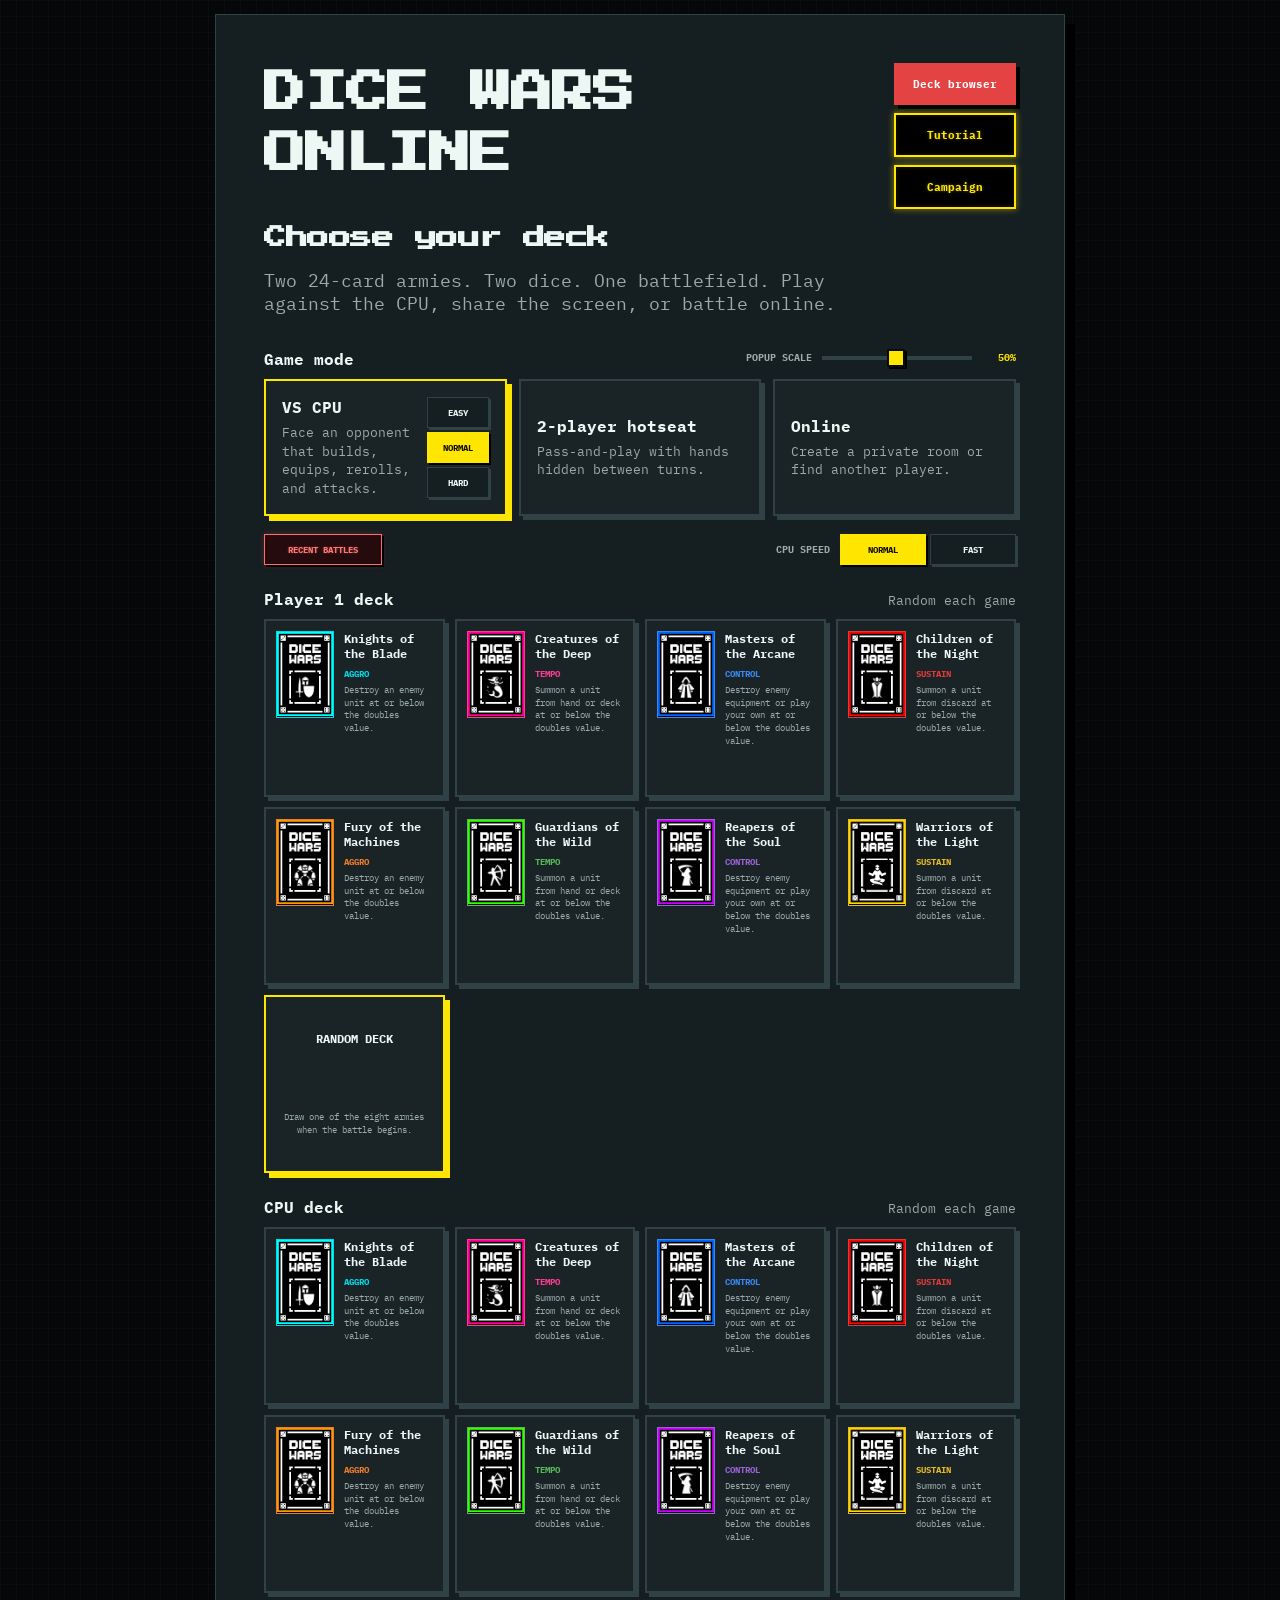
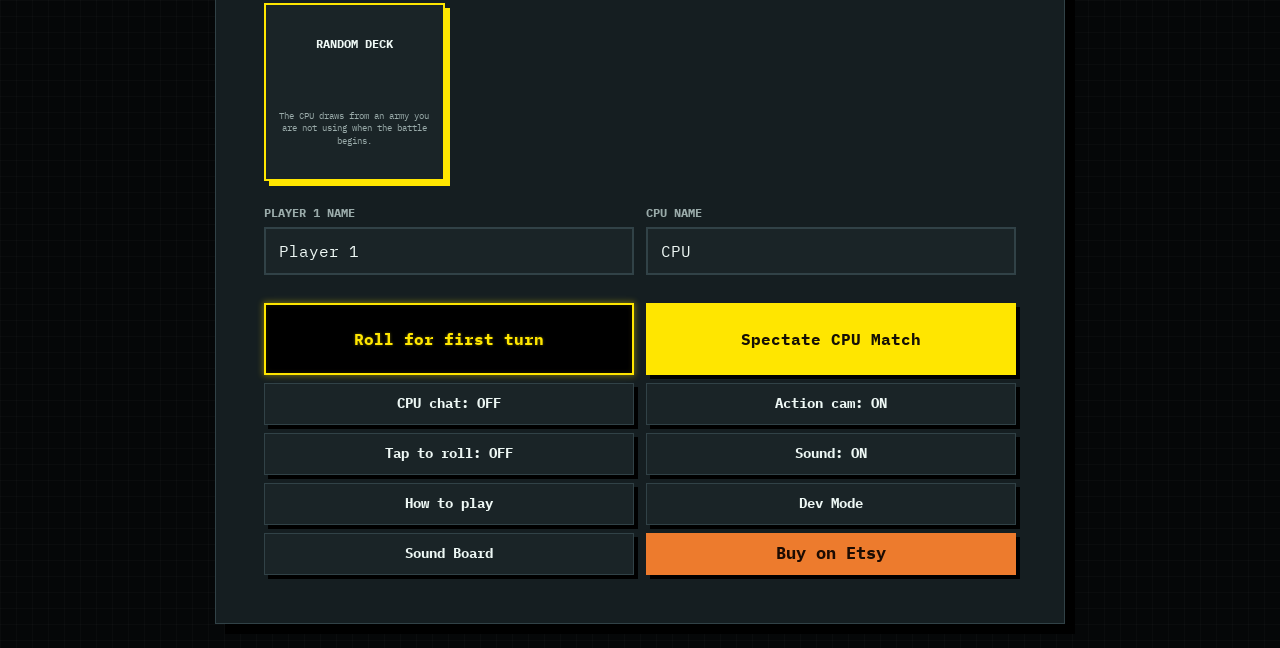
==== index.html @ 651cd389 "Add files via upload" ====
<!doctype html>
<html lang="en">
<head>
  <meta charset="utf-8" />
  <meta name="viewport" content="width=device-width, initial-scale=1, maximum-scale=1, user-scalable=no, viewport-fit=cover" />
  <script>
    (function () {
      function removeSmartAppBannerMeta() {
        document.querySelectorAll('meta[name="apple-itunes-app"]').forEach(function (meta) { meta.remove(); });
      }
      removeSmartAppBannerMeta();
      new MutationObserver(removeSmartAppBannerMeta).observe(document.head, { childList: true, subtree: true });
    }());
  </script>
  <meta name="color-scheme" content="dark" />
  <link rel="icon" type="image/jpeg" href="[data-uri]" />
  <link rel="preconnect" href="https://fonts.googleapis.com">
  <link rel="preconnect" href="https://fonts.gstatic.com" crossorigin>
  <link href="https://fonts.googleapis.com/css2?family=IBM+Plex+Mono:wght@400;500;600;700&family=Press+Start+2P&display=swap" rel="stylesheet">
  <title>Dice Wars Online</title>
  <style>
    :root {
      color-scheme: dark;
      --bg:#050708; --felt:#0b1113; --felt-2:#111a1d; --panel:#151e21; --ink:#edf7f4;
      --muted:#9aabaa; --line:#314247; --paper:#1a2427; --cyan:#00d8e8; --cyan-d:#007f8c;
      --pink:#ff3b91; --pink-d:#a91458; --gold:#ffe600; --tutorial-yellow:#ffe600; --danger:#e44343; --shadow:rgba(0,0,0,.65);
      --screen:#030708; --screen-ink:#e8f6f3; --popup-scale:.75;
    }
    *{box-sizing:border-box;-webkit-touch-callout:none;-webkit-user-select:none;user-select:none;scrollbar-width:none;-ms-overflow-style:none}
    *::-webkit-scrollbar{display:none;width:0;height:0}
    html{min-height:100%;overscroll-behavior-y:none;touch-action:pan-x pan-y}
    body{margin:0;min-height:100vh;overscroll-behavior-y:contain;background:
      linear-gradient(rgba(255,255,255,.018) 1px,transparent 1px),
      linear-gradient(90deg,rgba(255,255,255,.018) 1px,transparent 1px),var(--bg);
      background-size:16px 16px;color:var(--screen-ink);font-family:"IBM Plex Mono",monospace;overflow-x:hidden}
    button,input{font:inherit}
    button{cursor:pointer}
    button:disabled{cursor:not-allowed;opacity:.42}
    img[src^="assets/cards/"],.card,.unit-card,.card-back,.equipment-slot.filled,.pile,.hidden-hand-mini{-webkit-touch-callout:none;-webkit-user-select:none;user-select:none;-webkit-user-drag:none}
    .hidden{display:none!important}
    .log ol,.deck-browser-card,#rulesModal>.modal-card,#tutorialModal>.modal-card,#campaignDeckModal>.modal-card,#battleHistoryModal>.modal-card,#stallScenarioModal>.modal-card{overscroll-behavior:none;scrollbar-width:none;-ms-overflow-style:none;-webkit-overflow-scrolling:auto}
    #soundBoardModal>.modal-card{overflow-x:hidden;overflow-y:auto;overscroll-behavior:none;scrollbar-width:none;-ms-overflow-style:none;-webkit-overflow-scrolling:touch}
    .log ol::-webkit-scrollbar,.deck-browser-card::-webkit-scrollbar,#rulesModal>.modal-card::-webkit-scrollbar,#tutorialModal>.modal-card::-webkit-scrollbar,#campaignDeckModal>.modal-card::-webkit-scrollbar,#battleHistoryModal>.modal-card::-webkit-scrollbar,#stallScenarioModal>.modal-card::-webkit-scrollbar{display:none;width:0;height:0}
    #soundBoardModal>.modal-card::-webkit-scrollbar{display:none;width:0;height:0}
    .pixel{font-family:"Press Start 2P",monospace;line-height:1.45}
    .shell{width:min(1500px,100%);margin:auto;padding:max(14px,env(safe-area-inset-top)) clamp(10px,2vw,24px) max(24px,env(safe-area-inset-bottom))}
    /* Setup */
    .setup{min-height:calc(100vh - 40px);display:grid;place-items:center}
    .setup-card{width:min(850px,100%);background:var(--panel);color:var(--ink);border:1px solid var(--line);box-shadow:10px 10px 0 #000;padding:clamp(20px,5vw,48px)}
    .setup-head{display:flex;align-items:flex-start;justify-content:space-between;gap:16px;margin-bottom:14px}
    .setup h1{font-size:clamp(22px,5vw,42px);margin:0;letter-spacing:-.02em}
    .setup-head-actions{display:grid;gap:8px;flex:0 0 auto}
    .deck-browser-btn{white-space:nowrap;padding:10px 12px;font-size:11px}
    .secondary.deck-browser-btn.tutorial-btn{background:#000;color:var(--tutorial-yellow);border:2px solid var(--tutorial-yellow);box-shadow:0 0 6px 1px rgba(255,230,0,.38),inset 0 0 5px rgba(255,230,0,.1);text-shadow:0 0 3px rgba(255,230,0,.38);animation:tutorial-nudge 3.6s ease-in-out infinite,tutorial-glow-pulse 3s ease-in-out infinite;transform-origin:center}
    @keyframes tutorial-nudge{0%,10%,100%{transform:translateX(0)}2%{transform:translateX(-2px) rotate(-.7deg)}4%{transform:translateX(2px) rotate(.7deg)}6%{transform:translateX(-1px) rotate(-.35deg)}8%{transform:translateX(1px) rotate(.35deg)}}
    @keyframes tutorial-glow-pulse{0%,100%{box-shadow:0 0 5px 1px rgba(255,230,0,.3),inset 0 0 4px rgba(255,230,0,.08)}50%{box-shadow:0 0 9px 2px rgba(255,230,0,.5),inset 0 0 6px rgba(255,230,0,.13)}}
    .setup .setup-prompt{font-size:clamp(14px,3vw,22px);margin:0 0 14px;letter-spacing:-.02em}
    .setup .lead{color:var(--muted);font-size:clamp(14px,2vw,18px);margin:0 0 32px;max-width:58ch}
    .section-label{display:block;font-weight:700;margin:24px 0 10px}
    .mode-section-head{display:flex;align-items:end;justify-content:space-between;gap:18px;margin:24px 0 10px}
    .mode-section-head .section-label{margin:0}
    .popup-scale-control{display:grid;grid-template-columns:auto minmax(72px,150px) 38px;align-items:center;gap:8px;min-width:0}
    .popup-scale-control label{color:var(--muted);font-size:10px;font-weight:700;white-space:nowrap}
    .popup-scale-control input[type="range"]{appearance:none;-webkit-appearance:none;width:100%;height:18px;padding:0;background:transparent;border:0;outline:none}
    .popup-scale-control input[type="range"]::-webkit-slider-runnable-track{height:4px;background:var(--line)}
    .popup-scale-control input[type="range"]::-webkit-slider-thumb{-webkit-appearance:none;width:18px;height:18px;margin-top:-7px;background:var(--tutorial-yellow);border:2px solid #080a0b;border-radius:0;box-shadow:2px 2px 0 #000}
    .popup-scale-control input[type="range"]::-moz-range-track{height:4px;background:var(--line);border:0}
    .popup-scale-control input[type="range"]::-moz-range-thumb{width:16px;height:16px;background:var(--tutorial-yellow);border:2px solid #080a0b;border-radius:0;box-shadow:2px 2px 0 #000}
    .popup-scale-control input[type="range"]:focus-visible{outline:2px solid var(--cyan);outline-offset:3px}
    .popup-scale-value{color:var(--tutorial-yellow);font-size:10px;font-weight:700;text-align:right}
    .mode-grid{display:grid;grid-template-columns:repeat(3,1fr);gap:12px}
    .deck-grid{display:grid;grid-template-columns:repeat(4,minmax(0,1fr));gap:10px}
    .choice{appearance:none;text-align:left;background:var(--paper);color:var(--ink);border:2px solid var(--line);padding:16px;min-height:88px;box-shadow:4px 4px 0 var(--line);transition:transform .12s,box-shadow .12s,border-color .12s}
    @media (hover:hover) and (pointer:fine){.choice:hover{transform:translate(-2px,-2px);box-shadow:6px 6px 0 var(--line)}}
    .choice.selected{border-color:var(--tutorial-yellow);box-shadow:5px 5px 0 var(--tutorial-yellow)}
    .setup .mode-grid>.choice.touch-tap-hover:not(.selected),.setup .deck-grid>.choice.touch-tap-hover:not(.selected){transform:translate3d(-2px,-2px,0);box-shadow:6px 6px 0 var(--line)}
    html.touch-menu-input .setup .mode-grid>.choice.selected,html.touch-menu-input .setup .deck-grid>.choice.selected{transform:translate3d(-2px,-2px,0)}
    @media (hover:none),(pointer:coarse){.setup .mode-grid>.choice{transform:translateZ(0);will-change:transform;backface-visibility:hidden;-webkit-backface-visibility:hidden;-webkit-tap-highlight-color:transparent}.setup .deck-grid>.choice{transform:translateZ(0);backface-visibility:hidden;-webkit-backface-visibility:hidden;-webkit-tap-highlight-color:transparent}.setup .mode-grid>.choice.selected,.setup .deck-grid>.choice.selected{transform:translate3d(-2px,-2px,0)}.setup .deck-grid>.deck-option img{transform:translateZ(0);backface-visibility:hidden;-webkit-backface-visibility:hidden;pointer-events:none}}
    .choice strong{display:block;font-size:16px;margin-bottom:6px}
    .choice small{display:block;color:var(--muted);line-height:1.4}
    .deck-option{min-height:178px;padding:10px;display:grid;grid-template-columns:58px 1fr;gap:10px;align-items:start;--deck-color:var(--gold)}
    .deck-option img{width:58px;aspect-ratio:339/513;object-fit:contain;background:#050809;border:1px solid var(--deck-color)}
    .deck-option strong{font-size:12px;line-height:1.3}.deck-option small{font-size:9px}.deck-option .power-tag{color:var(--deck-color);font-weight:700;margin-bottom:4px}
    .deck-option.selected{border-color:var(--deck-color);box-shadow:5px 5px 0 var(--deck-color)}
    .deck-picker-head{display:flex;align-items:baseline;justify-content:space-between;gap:12px}.deck-picker-head small{color:var(--muted)}
    .random-option{grid-template-columns:1fr;place-items:center;text-align:center;min-height:178px;--deck-color:var(--tutorial-yellow)}
    .knights{--deck-color:#00d8e8}.deep{--deck-color:#ff3b91}.holy{--deck-color:#e6b91f}.ranger{--deck-color:#55b85a}.mage{--deck-color:#3888f4}.vampire{--deck-color:#dd3b3b}.robot{--deck-color:#ed7b2d}.reaper{--deck-color:#9a62d4}
    .names{display:grid;grid-template-columns:1fr 1fr;gap:12px;margin-top:24px}
    .cpu-mode-card{display:grid;grid-template-columns:minmax(0,1fr) auto;gap:10px;align-items:center;cursor:pointer}
    .cpu-mode-card .mode-copy{min-width:0}
    .difficulty-grid{display:grid;gap:4px;align-self:stretch}
    .difficulty-choice{appearance:none;min-width:62px;border:1px solid var(--line);background:var(--panel);color:var(--ink);padding:4px 7px;font-size:9px;font-weight:700;text-align:center;box-shadow:2px 2px 0 var(--line)}
    .difficulty-choice[aria-pressed="true"]{border-color:var(--tutorial-yellow);background:var(--tutorial-yellow);color:#151005;box-shadow:2px 2px 0 #000}
    .difficulty-choice[data-cpu-difficulty="easy"][aria-pressed="true"]{border-color:#43b85f;background:#43b85f;color:#041208}
    .difficulty-choice[data-cpu-difficulty="hard"][aria-pressed="true"]{border-color:var(--danger);background:var(--danger);color:#fff}
    .cpu-tools-row{display:flex;align-items:center;justify-content:space-between;gap:10px;margin-top:18px}
    .cpu-speed-control{display:flex;align-items:center;gap:10px;width:max-content;margin:0}
    .cpu-speed-label{color:var(--muted);font-size:10px;font-weight:700}
    .cpu-speed-options{display:grid;grid-template-columns:repeat(2,86px);gap:4px}
    .cpu-speed-choice,.battle-history-btn{appearance:none;min-height:31px;border:1px solid var(--line);background:var(--panel);color:var(--ink);padding:7px 9px;font-size:9px;font-weight:700;text-align:center;box-shadow:2px 2px 0 var(--line)}
    .cpu-speed-choice{width:86px}.battle-history-btn{width:118px}
    .battle-history-btn{background:#250b0d;color:#ff7777;border-color:#ff6d6d;box-shadow:2px 2px 0 #000,0 0 6px rgba(228,67,67,.3);text-shadow:0 0 3px rgba(255,109,109,.35)}
    .cpu-speed-choice[aria-pressed="true"]{border-color:var(--tutorial-yellow);background:var(--tutorial-yellow);color:#151005;box-shadow:2px 2px 0 #000}
    label span{display:block;font-size:12px;font-weight:700;margin-bottom:7px;color:var(--muted)}
    input{width:100%;padding:12px 13px;background:var(--paper);color:var(--ink);border:2px solid var(--line);border-radius:0;outline:none}
    input:focus{border-color:var(--gold)}
    .setup-actions{display:grid;grid-template-columns:repeat(2,minmax(0,1fr));gap:8px 12px;margin-top:28px}
    .setup-actions>.primary,.setup-actions>.secondary,.setup-actions>.etsy-btn{width:100%;min-width:0;display:flex;align-items:center;justify-content:center;text-align:center}
    .setup-actions>#startBtn,.setup-actions>#spectateBtn{height:72px;min-height:72px;max-height:72px}
    .setup-actions.hotseat-wide #startBtn{grid-column:1/-1}
    .setup-actions>.secondary,.setup-actions>.etsy-btn{height:42px;min-height:42px;max-height:42px;padding:8px 9px;line-height:1.2;white-space:nowrap}
    .setup-actions>.secondary{font-size:14px}
    .setup-actions>.etsy-btn{font-size:17px;font-weight:900}
    .online-panel{margin-top:24px;padding:18px;background:var(--screen);color:var(--screen-ink);border:1px solid var(--line);box-shadow:5px 5px 0 #000}
    .online-panel h2{font-size:15px;margin:0 0 8px;color:var(--tutorial-yellow)}
    .online-panel>p{margin:0 0 16px;color:#aebdbb;font-size:12px;line-height:1.55}
    .online-options{display:grid;grid-template-columns:1fr 1fr 1fr;gap:10px}
    .online-option{border:1px solid var(--line);background:var(--felt-2);padding:14px;min-width:0}
    .online-option strong{display:block;font-size:12px;margin-bottom:7px}.online-option p{font-size:10px;line-height:1.5;color:#aebdbb;min-height:45px;margin:0 0 12px}
    .join-row{display:flex;gap:7px}.join-row input{min-width:0;color:var(--ink);font-size:16px;letter-spacing:.18em;text-align:center}
    .online-status{margin-top:14px;min-height:22px;color:var(--tutorial-yellow);font-size:11px;line-height:1.5}
    .room-wait-copy{color:var(--tutorial-yellow)}
    .room-code{display:block;font-family:"Press Start 2P",monospace;font-size:clamp(28px,7vw,46px);letter-spacing:.12em;color:var(--tutorial-yellow);margin:15px 0;overflow-wrap:anywhere}
    .online-badge{display:inline-block;margin-left:7px;padding:2px 5px;border:1px solid var(--cyan);color:var(--cyan);font-size:8px;vertical-align:middle}
    .connection-card{width:min(520px,100%);text-align:center}.connection-card h2{color:var(--gold)}.connection-card p{line-height:1.55;color:var(--muted)}
    .connection-actions{display:flex;gap:10px;justify-content:center;flex-wrap:wrap;margin-top:18px}
    .primary,.secondary,.danger-btn,.etsy-btn{border:0;padding:13px 18px;font-weight:700;box-shadow:4px 4px 0 #000}
    .primary{background:var(--gold);color:#151005}
    #startBtn,#createRoomBtn,#findMatchBtn,#campaignBtn{background:#000;color:var(--tutorial-yellow);border:2px solid var(--tutorial-yellow);box-shadow:0 0 6px 1px rgba(255,230,0,.38),inset 0 0 5px rgba(255,230,0,.1);text-shadow:0 0 3px rgba(255,230,0,.38);animation:tutorial-glow-pulse 3s ease-in-out infinite}
    .secondary{background:var(--paper);color:var(--ink);border:1px solid var(--line)}
    .secondary.deck-browser-btn{background:var(--danger);color:#fff;border-color:var(--danger)}
    .secondary.deck-browser-btn.record-menu-btn{background:#250b0d;color:#ff7777;border:2px solid #ff6d6d;box-shadow:0 0 6px 1px rgba(228,67,67,.35),inset 0 0 5px rgba(228,67,67,.1);text-shadow:0 0 3px rgba(255,109,109,.35)}
    .etsy-btn{display:inline-block;background:#ed7b2d;color:#1c0b02;text-decoration:none}
    .danger-btn{background:var(--danger);color:white}

    /* Game */
    .game{min-height:100vh}
    .topbar{display:grid;grid-template-columns:minmax(0,1fr) auto;align-items:center;gap:12px;margin-bottom:12px}
    .top-status{min-width:0}
    .turn-title{font-size:clamp(12px,2vw,17px);margin:0;white-space:nowrap;overflow:hidden;text-overflow:ellipsis}
    .turn-sub{font-size:12px;color:var(--muted);margin-top:4px}
    .top-actions{justify-self:end;display:flex;gap:8px}
    .icon-btn{background:var(--panel);color:var(--ink);border:1px solid var(--line);padding:9px 11px;font-weight:700}
    .tutorial-guide{position:fixed;inset:0;z-index:25;background:rgba(0,0,0,.84);display:grid;place-items:center;padding:16px}
    .tutorial-guide-card{width:min(560px,100%);background:var(--panel);color:var(--ink);border:2px solid var(--tutorial-yellow);box-shadow:10px 10px 0 #000;padding:clamp(20px,4vw,32px)}
    .tutorial-guide h3{margin:0 0 10px;color:var(--tutorial-yellow);font-size:clamp(11px,3vw,15px)}.tutorial-guide p{margin:0;font-size:13px;line-height:1.65;color:var(--muted)}
    .tutorial-guide .primary{min-width:116px;margin-top:20px;background:var(--tutorial-yellow);color:#151005}
    .tutorial-guide-recall{z-index:26}
    .tutorial-click-target{outline:5px solid #fff!important;outline-offset:3px;z-index:18;animation:tutorial-target-flash .72s steps(1,end) infinite}
    @keyframes tutorial-target-flash{0%,49%{outline-color:#fff;box-shadow:0 0 0 3px #000,0 0 0 9px #fff,0 0 24px 10px rgba(255,255,255,.82)}50%,100%{outline-color:#000;box-shadow:0 0 0 3px #fff,0 0 0 9px #000,0 0 24px 10px rgba(0,0,0,.88)}}
    .tutorial-deck-grid{display:grid;grid-template-columns:repeat(4,minmax(0,1fr));gap:10px;margin-top:20px}
    .tutorial-deck{appearance:none;text-align:left;background:var(--paper);color:var(--ink);border:2px solid var(--deck-color);padding:9px;box-shadow:4px 4px 0 var(--deck-color)}
    .tutorial-deck img{display:block;width:58px;aspect-ratio:339/513;object-fit:contain;background:#050809;border:1px solid var(--deck-color);margin-bottom:8px}
    .tutorial-deck strong{display:block;font-size:10px;line-height:1.4}.tutorial-deck small{display:block;margin-top:5px;color:var(--muted);font-size:8px;line-height:1.4}
    #campaignDeckGrid .tutorial-deck{position:relative}.campaign-deck-picked{position:absolute;top:3px;right:3px;background:var(--deck-color);color:#050809;padding:3px 4px;font-size:6px;line-height:1;pointer-events:none}
    .tutorial-complete-card{text-align:center;width:min(560px,100%)}.modal-card.tutorial-complete-card{border:2px solid var(--tutorial-yellow)}.tutorial-complete-card h2{color:var(--gold)}.tutorial-complete-card p{color:var(--muted);line-height:1.6}.tutorial-complete-card .connection-actions{display:grid;grid-template-columns:repeat(2,minmax(0,1fr));gap:10px;margin-top:20px}.tutorial-complete-card .connection-actions button{width:100%;height:56px;min-width:0;padding:10px}
    .dice-wrap{display:flex;gap:8px;justify-content:center}
    .die{--die-color:#f6f5ec;--die-ink:#101212;width:52px;height:52px;padding:7px;background:var(--die-color);color:var(--die-ink);border:2px solid #080a0b;display:grid;place-items:center;font-size:30px;font-weight:700;line-height:1;box-shadow:4px 4px 0 #000,inset 0 0 0 2px rgba(255,255,255,.22);position:relative}
    .pip-grid{width:100%;height:100%;display:grid;grid-template-columns:repeat(3,1fr);grid-template-rows:repeat(3,1fr);align-items:center;justify-items:center}
    .pip{width:8px;height:8px;border-radius:50%;background:currentColor;box-shadow:inset 0 1px 0 rgba(255,255,255,.16)}
    .pip.p0{grid-area:1/1}.pip.p1{grid-area:1/2}.pip.p2{grid-area:1/3}.pip.p3{grid-area:2/1}.pip.p4{grid-area:2/2}.pip.p5{grid-area:2/3}.pip.p6{grid-area:3/1}.pip.p7{grid-area:3/2}.pip.p8{grid-area:3/3}
    .dice-wrap.knights .die,.initiative-player.knights .die{--die-color:#00d8e8;--die-ink:#031316}.dice-wrap.deep .die,.initiative-player.deep .die{--die-color:#ff3b91;--die-ink:#210512}.dice-wrap.holy .die,.initiative-player.holy .die{--die-color:#e6b91f;--die-ink:#171105}.dice-wrap.ranger .die,.initiative-player.ranger .die{--die-color:#55b85a;--die-ink:#061408}.dice-wrap.mage .die,.initiative-player.mage .die{--die-color:#3888f4;--die-ink:#fff}.dice-wrap.vampire .die,.initiative-player.vampire .die{--die-color:#dd3b3b;--die-ink:#fff}.dice-wrap.robot .die,.initiative-player.robot .die{--die-color:#ed7b2d;--die-ink:#1c0b02}.dice-wrap.reaper .die,.initiative-player.reaper .die{--die-color:#9a62d4;--die-ink:#fff}
    .die.spent{filter:grayscale(1);opacity:.38;text-decoration:line-through}
    .die.rolling{animation:roll .62s cubic-bezier(.3,.05,.25,1)}
    @keyframes roll{0%{transform:translate(0,0) rotate(0) scale(1)}16%{transform:translate(-4px,-9px) rotate(-20deg) scale(.88)}34%{transform:translate(5px,-2px) rotate(28deg) scale(1.07)}54%{transform:translate(-3px,-7px) rotate(-32deg) scale(.92)}74%{transform:translate(4px,1px) rotate(17deg) scale(1.05)}88%{transform:translate(-1px,-3px) rotate(-8deg) scale(.97)}100%{transform:translate(0,0) rotate(0) scale(1)}}
    .table{border:1px solid var(--line);background:radial-gradient(circle at 50% 45%,var(--felt-2),var(--felt));box-shadow:inset 0 0 60px rgba(0,0,0,.42),7px 7px 0 #000;min-height:620px;display:grid;grid-template-rows:auto 1fr auto;position:relative;overflow:hidden}
    .side{padding:14px;min-width:0}
    .side.opponent{border-bottom:1px dashed var(--line)}
    .side.current{border-top:1px dashed var(--line)}
    .player-strip{display:grid;grid-template-columns:minmax(0,1fr) auto minmax(0,1fr);align-items:center;gap:12px;margin-bottom:10px}
    .player-id{display:flex;align-items:center;gap:9px;min-width:0}
    .player-id>div{min-width:0;overflow:hidden}
    .player-dice{justify-self:center}
    .player-dice .die{width:38px;height:38px;padding:5px;box-shadow:3px 3px 0 #000,inset 0 0 0 2px rgba(255,255,255,.22)}
    .player-dice .pip{width:6px;height:6px}
    .player-hand-summary{justify-self:end;min-width:0;text-align:right}
    .sigil{width:12px;height:34px;box-shadow:0 0 12px currentColor;flex:0 0 auto}
    .sigil{background:var(--deck-color);color:var(--deck-color)}
    .player-name{display:block;font-weight:700;white-space:nowrap;overflow:hidden;text-overflow:ellipsis}
    .deck-name{display:block;color:var(--muted);font-size:11px;margin-top:2px;white-space:nowrap;overflow:hidden;text-overflow:ellipsis}
    .hidden-hand-mini{width:40px;height:62px;position:relative;display:block;border:1px solid currentColor;background:#050809;padding:2px;overflow:hidden;flex:0 0 auto}
    .hidden-hand-mini{color:var(--deck-color)}
    .hidden-hand-mini img{width:100%;height:100%;display:block;object-fit:contain}
    .hidden-hand-mini b{position:absolute;right:1px;top:1px;min-width:18px;height:18px;display:grid;place-items:center;background:rgba(3,7,8,.9);color:#fff;font-size:9px}
    .zones{display:flex;align-items:flex-start;gap:14px;min-width:0}
    .battlefield{display:grid;grid-template-columns:repeat(3,minmax(94px,1fr));gap:10px;flex:1;min-width:0}
    .unit-position{display:grid;grid-template-rows:100px minmax(150px,220px) 100px;gap:5px;min-width:0}
    .equipment-slot,.unit-slot-empty{width:100%;min-height:0;border:1px dashed var(--line);background:rgba(0,0,0,.12);color:var(--muted);display:grid;place-items:center;text-align:center;font-size:9px;font-weight:700;letter-spacing:.06em;position:relative;padding:3px;overflow:hidden}
    .equipment-slot{border-color:var(--tutorial-yellow)}
    .equipment-slot.filled{border-style:solid;background:#050809}
    .equipment-slot.filled{border-color:var(--deck-color)}
    .equipment-slot img{position:absolute;inset:3px;width:calc(100% - 6px);height:calc(100% - 6px);display:block;object-fit:contain}
    button.equipment-slot{font:inherit;cursor:pointer}
    button.equipment-slot:disabled{cursor:default;opacity:1}
    button.equipment-slot.selectable{border-color:var(--tutorial-yellow);color:var(--tutorial-yellow);background:rgba(255,230,0,.08)}
    .unit-slot-empty{font-size:11px}
    .piles{display:grid;grid-template-columns:repeat(3,64px);gap:8px;flex:0 0 auto}
    .pile{height:108px;border:2px solid var(--line);background:#070b0c;display:flex;flex-direction:column;align-items:center;justify-content:center;text-align:center;font-size:9px;line-height:1.25;position:relative;color:white;overflow:hidden}
    .pile{border-color:var(--deck-color)}
    .pile-art{width:calc(100% - 8px);height:calc(100% - 25px);margin:2px 4px 21px;display:block;object-fit:contain}
    .pile-count{position:absolute;right:3px;bottom:3px;min-width:22px;height:19px;padding:0 4px;display:grid;place-items:center;background:rgba(3,7,8,.94);border:1px solid currentColor;color:white;font-size:11px;font-weight:700;box-shadow:2px 2px 0 #000}
    .pile-label{position:absolute;left:2px;right:27px;bottom:2px;padding:3px 1px;background:rgba(3,7,8,.94);color:white;font-size:6px;font-weight:700;letter-spacing:.02em}
    .discard{border-style:dashed;background:rgba(0,0,0,.18)}
    .discard.empty{background:rgba(0,0,0,.18)}
    button.pile{font:inherit;cursor:pointer;padding:0}
    button.pile:hover,button.pile:focus-visible{border-color:var(--gold);outline:2px solid var(--gold);outline-offset:1px}
    button.pile.discard:hover,button.pile.discard:focus-visible{border-color:var(--tutorial-yellow);outline-color:var(--tutorial-yellow)}
    .game.discard-viewing button{pointer-events:none}
    .game.discard-viewing .discard-panel button{pointer-events:auto}
    .discard-panel .power-option{cursor:default}

    .center-console{padding:10px 14px;display:grid;grid-template-columns:minmax(0,1fr) auto;gap:12px;align-items:center;border-block:1px solid rgba(255,255,255,.07);background:rgba(0,0,0,.22)}
    .message{min-height:38px;display:flex;align-items:center;font-size:13px;line-height:1.35;color:#eef7f5}
    .turn-controls{display:flex;gap:8px;flex-wrap:wrap;justify-content:flex-end}
    .control{border:1px solid var(--line);background:var(--panel);color:var(--ink);padding:9px 12px;font-weight:700;font-size:12px}
    .control.accent{background:var(--gold);color:#151005;border-color:var(--gold)}
    .control[data-attack-phase]{background:var(--tutorial-yellow);color:#151005;border-color:var(--tutorial-yellow)}
    .control[data-attack-phase] + .control[data-end-turn]{background:var(--panel);color:var(--ink);border-color:var(--line)}
    .control.pink{background:var(--pink);color:white;border-color:var(--pink)}
    .control.cyan{background:var(--cyan);color:#031316;border-color:var(--cyan)}

    .hand-zone{margin-top:12px;background:var(--screen);border:1px solid var(--line);padding:12px}
    .hand-head{display:flex;justify-content:space-between;align-items:center;gap:12px;margin-bottom:9px}
    .hand-title{font-size:12px;margin:0}.hand-head-actions{display:flex;align-items:center;justify-content:flex-end;gap:8px;min-width:0;position:relative}.hand-count{font-size:11px;color:#9aabaa;white-space:nowrap}.hand-recovery{padding:7px 9px;font-size:9px}
    .hand-emote{width:36px;height:32px;padding:0;display:grid;place-items:center;font-size:18px;line-height:1}
    .hand-chat{width:36px;height:32px;padding:0;display:grid;place-items:center;font-size:18px;line-height:1}
    .emote-picker{position:absolute;z-index:16;right:0;top:calc(100% + 7px);width:min(338px,calc(100vw - 44px));display:grid;grid-template-columns:repeat(7,minmax(32px,1fr));gap:5px;padding:7px;background:var(--panel);border:1px solid var(--line);box-shadow:5px 5px 0 #000}
    .emote-choice{width:100%;height:38px;padding:0;border:1px solid var(--line);background:var(--paper);color:var(--ink);font-size:21px;line-height:1}
    .emote-choice:hover,.emote-choice:focus-visible{border-color:var(--gold);outline:2px solid var(--gold);outline-offset:0}
    .chat-composer{position:absolute;z-index:100;right:0;top:calc(100% + 7px);width:min(310px,calc(100vw - 38px));padding:9px;background:var(--panel);border:1px solid var(--line);box-shadow:5px 5px 0 #000}
    @media (max-width:620px){.chat-composer.chat-top-half-centered{position:fixed;z-index:1000;top:0;right:0;left:0;width:100%;transform:none;padding-top:max(9px,env(safe-area-inset-top));box-shadow:0 5px 0 #000}}
    .chat-composer-row{display:grid;grid-template-columns:minmax(0,1fr) auto;gap:7px}
    .chat-composer input{min-width:0;padding:9px 10px;font-size:12px;-webkit-user-select:text;user-select:text;-webkit-touch-callout:default}
    .chat-send{padding:9px 11px;font-size:10px;background:var(--deck-color,var(--cyan));color:var(--chat-send-ink,#031316);border-color:var(--deck-color,var(--cyan))}
    .emote-toast,.chat-toast{position:fixed;z-index:30;left:50%;transform:translateX(-50%);min-width:120px;max-width:calc(100vw - 24px);padding:13px 18px;background:var(--panel);color:var(--ink);border:2px solid var(--gold);box-shadow:6px 6px 0 #000;text-align:center;font-weight:700}
    .emote-toast{z-index:45;border-color:var(--deck-color,var(--gold))}
    .emote-toast.opponent-emote,.chat-toast.opponent-chat{top:max(72px,calc(env(safe-area-inset-top) + 54px))}
    .emote-toast.self-emote,.chat-toast.self-chat{bottom:max(72px,calc(env(safe-area-inset-bottom) + 54px))}
    .emote-toast strong,.chat-toast strong{display:block;margin-bottom:4px;font-size:10px}.emote-toast span{font-size:30px;line-height:1}
    .chat-toast strong{color:var(--deck-color,var(--cyan))}
    .chat-toast{z-index:1001;width:min(420px,calc(100vw - 24px));border-color:var(--deck-color,var(--cyan));text-align:left;overflow-wrap:anywhere}
    .chat-toast p{margin:0;font-size:13px;line-height:1.45;font-weight:500;white-space:pre-wrap}
    .attack-toast{--popup-fit-scale:var(--popup-scale);position:fixed;z-index:31;left:50%;bottom:max(72px,calc(env(safe-area-inset-bottom) + 54px));transform:translateX(-50%) scale(var(--popup-fit-scale));transform-origin:center bottom;min-width:120px;width:min(460px,calc(100vw - 24px));pointer-events:none;background:var(--panel);color:var(--ink);border:2px solid var(--tutorial-yellow);box-shadow:6px 6px 0 #000;padding:13px 18px;text-align:center;font-weight:700;animation:action-pop .18s steps(3,end)}
    .attack-toast-result{color:var(--ink)}
    .attack-toast-row{display:flex;align-items:center;justify-content:center;gap:10px;min-width:0;margin-bottom:6px;transform:translateY(-3px)}
    .attack-toast-card{width:54px;height:82px;flex:0 0 auto;display:block;object-fit:contain;background:#050809;border:1px solid var(--line)}
    .card-visual-wrap{position:relative;display:inline-grid;place-items:center;flex:0 0 auto;vertical-align:middle}.card-visual-wrap>img{grid-area:1/1}.destroyed-mark{grid-area:1/1;z-index:2;font-size:34px;line-height:1;filter:drop-shadow(0 2px 1px #000) drop-shadow(0 0 2px #000);pointer-events:none}.battle-log-entry .destroyed-mark{font-size:20px}.power-toast-row .destroyed-mark{font-size:34px}
    .attack-toast-symbol{flex:0 0 auto;color:var(--gold);font-size:24px;line-height:1}
    .attack-toast-copy{min-width:0;width:100%;text-align:center;font-size:clamp(8px,1.7vw,10px);line-height:1.45}.attack-toast-copy strong,.attack-toast-copy span{display:block;font-size:inherit;line-height:inherit}.attack-toast-copy strong{margin-bottom:4px}.attack-toast-copy span{color:var(--muted)}
    .power-toast{--popup-fit-scale:var(--popup-scale);position:fixed;z-index:32;left:50%;top:max(72px,calc(env(safe-area-inset-top) + 54px));transform:translateX(-50%) scale(var(--popup-fit-scale));transform-origin:center top;min-width:120px;width:min(420px,calc(100vw - 24px));pointer-events:none;background:var(--panel);color:var(--ink);border:2px solid var(--deck-color,var(--gold));box-shadow:6px 6px 0 #000;padding:13px 18px;text-align:center;font-weight:700;animation:power-pop .18s steps(3,end)}
    .power-toast-title{font-size:10px;line-height:1.4;color:var(--deck-color,var(--gold))}.power-toast-word{color:inherit}.power-toast-row{display:flex;align-items:center;justify-content:center;gap:11px;margin-top:9px}.power-toast-card{width:54px;height:82px;flex:0 0 auto;display:block;object-fit:contain;background:#050809;border:1px solid var(--deck-color,var(--line))}.power-toast-detail{min-width:0;text-align:left;font-size:10px;line-height:1.45;color:var(--muted)}
    @keyframes action-pop{from{opacity:0;transform:translateX(-50%) translateY(10px) scale(var(--popup-fit-scale,1)) scale(.9)}to{opacity:1;transform:translateX(-50%) translateY(0) scale(var(--popup-fit-scale,1))}}
    @keyframes power-pop{from{opacity:0;transform:translateX(-50%) translateY(-10px) scale(var(--popup-fit-scale,1)) scale(.9)}to{opacity:1;transform:translateX(-50%) translateY(0) scale(var(--popup-fit-scale,1))}}
    .field-return{position:fixed;z-index:24;right:max(12px,env(safe-area-inset-right));bottom:max(12px,env(safe-area-inset-bottom));max-width:calc(100vw - 24px);background:var(--tutorial-yellow);color:#151005;border:2px solid #080a0b;padding:11px 14px;font-weight:700;box-shadow:4px 4px 0 #000}
    .game-float-controls,.spectate-controls{position:fixed;z-index:24;right:max(12px,env(safe-area-inset-right));bottom:max(12px,env(safe-area-inset-bottom));display:flex;align-items:stretch;justify-content:flex-end;gap:8px;max-width:calc(100vw - 24px)}
    .game-float-controls .field-return,.game-float-controls .truce-button,.spectate-controls .field-return{position:static;max-width:none}
    .spectate-controls{display:flex;flex-wrap:wrap}
    .spectate-controls #spectateSpeedToggle{position:absolute;bottom:calc(100% + 8px);right:0}
    .spectate-controls.dev-winner-mode{display:grid;grid-template-columns:auto auto;grid-template-rows:auto auto;gap:8px}
    .spectate-controls.dev-winner-mode #devWinBtn{grid-column:2;grid-row:1}
    .spectate-controls.dev-winner-mode #swapSpectateView{grid-column:1;grid-row:2}
    .spectate-controls.dev-winner-mode #spectatePause{grid-column:2;grid-row:2}
    .spectate-controls.campaign-dev-auto-mode{display:grid;grid-template-columns:repeat(3,minmax(0,96px));grid-template-rows:42px 42px;width:min(304px,calc(100vw - 24px));gap:8px;justify-content:end}
    .spectate-controls.campaign-dev-auto-mode #campaignAutoWinBtn{grid-column:2;grid-row:1}
    .spectate-controls.campaign-dev-auto-mode #campaignEndgameBtn{grid-column:3;grid-row:1}
    .spectate-controls.campaign-dev-auto-mode #spectateSpeedToggle{position:static;grid-column:1;grid-row:2;width:100%;height:42px;padding:8px 7px;font-size:12px;line-height:1.05;white-space:normal}
    .spectate-controls.campaign-dev-auto-mode #swapSpectateView{grid-column:2;grid-row:2;width:100%;height:42px;padding:8px 7px;font-size:12px;line-height:1;white-space:nowrap;overflow:hidden;text-overflow:clip}
    .spectate-controls.campaign-dev-auto-mode #spectatePause{grid-column:3;grid-row:2;width:100%;height:42px;padding:8px 7px;font-size:12px;line-height:1;white-space:nowrap;overflow:hidden;text-overflow:clip}
    .spectate-controls.campaign-dev-auto-mode #campaignEndgameBtn,.spectate-controls.campaign-dev-auto-mode #campaignAutoWinBtn{width:100%;height:42px;padding:8px 7px;font-size:12px;line-height:1;white-space:nowrap}
    .spectate-controls .replay-nav{padding:10px 11px;white-space:nowrap}
    .spectate-controls.replay-mode{display:grid;grid-template-columns:80px 80px 42px 42px 96px;grid-template-rows:42px 42px;gap:6px;align-items:stretch}
    .spectate-controls.replay-mode #replayFirstTurn{grid-column:1;grid-row:2}
    .spectate-controls.replay-mode #replayLastTurn{grid-column:2;grid-row:2}
    .spectate-controls.replay-mode #replayPrevious{grid-column:3;grid-row:2}
    .spectate-controls.replay-mode #replayNext{grid-column:4;grid-row:2}
    .spectate-controls.replay-mode #replayFirstTurn,.spectate-controls.replay-mode #replayLastTurn,.spectate-controls.replay-mode #replayPrevious,.spectate-controls.replay-mode #replayNext,.spectate-controls.replay-mode #swapSpectateView,.spectate-controls.replay-mode #spectatePause{font-size:12px}
    .spectate-controls.replay-mode #replayFirstTurn,.spectate-controls.replay-mode #replayLastTurn{font-size:10px;padding-inline:6px}
    .spectate-controls.replay-mode #spectateSpeedToggle{bottom:auto;top:0;right:102px;width:96px;height:42px;padding:8px 7px;font-size:12px;line-height:1.05;white-space:normal}
    .spectate-controls.replay-mode #swapSpectateView{grid-column:5;grid-row:1;width:96px;padding:8px 7px;white-space:nowrap;overflow:hidden;text-overflow:clip;line-height:1}
    .spectate-controls.replay-mode #spectatePause{grid-column:5;grid-row:2;width:96px;padding:8px 7px;white-space:nowrap;overflow:hidden;text-overflow:clip;line-height:1}
    .spectate-controls.replay-mode #replayPrevious,.spectate-controls.replay-mode #replayNext{width:42px;height:42px;padding:0;line-height:1}
    .spectate-controls:not(.replay-mode):not(.dev-winner-mode):not(.campaign-dev-auto-mode) #spectateSpeedToggle{position:static;width:96px;height:42px;padding:8px 7px;font-size:12px;line-height:1.05;white-space:normal}
    .spectate-controls:not(.replay-mode):not(.dev-winner-mode):not(.campaign-dev-auto-mode) #swapSpectateView,.spectate-controls:not(.replay-mode):not(.dev-winner-mode):not(.campaign-dev-auto-mode) #spectatePause{width:96px;height:42px;padding:8px 7px;font-size:12px;line-height:1;white-space:nowrap;overflow:hidden;text-overflow:clip}
    @media (max-width:560px){.spectate-controls{left:max(12px,env(safe-area-inset-left));max-width:none;gap:6px}.spectate-controls .replay-nav{padding:9px 8px;font-size:10px}.spectate-controls.replay-mode,.spectate-controls.campaign-dev-auto-mode{left:auto}.spectate-controls.replay-mode #replayPrevious,.spectate-controls.replay-mode #replayNext{padding:0}}
    .truce-button{position:fixed;z-index:24;right:max(12px,env(safe-area-inset-right));bottom:max(12px,env(safe-area-inset-bottom));background:var(--gold);color:#151005;border:0;padding:13px 18px;font-weight:700;box-shadow:4px 4px 0 #000;white-space:nowrap}
    .stall-categories{display:grid;gap:32px;margin:0 0 8px;text-align:left}
    .stall-group{min-width:0}.stall-group h3{margin:0 0 10px;color:var(--ink);font-size:14px;letter-spacing:.04em}
    .stall-group .stall-scenarios{margin:0}
    .stall-scenarios{display:grid;gap:10px;margin:20px 0 8px;text-align:left}
    .stall-scenario{border:2px solid var(--tutorial-yellow);background:var(--screen);color:var(--ink);padding:14px;box-shadow:4px 4px 0 #000}
    .stall-scenario strong{display:block;color:var(--tutorial-yellow);margin-bottom:5px}.stall-scenario small{display:block;color:var(--muted);line-height:1.45}
    .sound-board-card{width:min(720px,100%);text-align:left}.sound-board-card>p{margin:8px 0 18px;color:var(--muted);font-size:12px;line-height:1.55}.sound-board-grid{display:grid;grid-template-columns:repeat(2,minmax(0,1fr));gap:10px}.sound-cue{min-height:90px;border:2px solid var(--tutorial-yellow);background:var(--screen);color:var(--ink);padding:14px;text-align:left;box-shadow:4px 4px 0 #000}.sound-cue strong{display:block;color:var(--tutorial-yellow);margin-bottom:6px}.sound-cue small{display:block;color:var(--muted);font-size:10px;line-height:1.45}.sound-board-status{min-height:20px;margin:14px 0 0;color:var(--tutorial-yellow);font-size:10px;line-height:1.4}
    .stall-match-status{min-height:20px;margin:0 0 12px!important;color:var(--tutorial-yellow)!important;font-size:11px!important;line-height:1.45!important}
    .record-room{margin:18px 0 36px;padding:12px;border:2px solid var(--danger);background:#130708;text-align:left;box-shadow:4px 4px 0 #000}
    .record-room-label{display:block;margin:0 0 8px;color:#ff6d6d;font-size:10px}
    .record-room-launch{width:100%;border:1px solid #ff6d6d;background:#250b0d;color:var(--ink);padding:13px;text-align:left;box-shadow:3px 3px 0 #000}
    .record-room-launch strong{display:block;color:#ff7777;font-size:13px;margin-bottom:4px}.record-room-launch small{display:block;color:var(--muted);font-size:9px;line-height:1.4}
    .record-matchup-card{width:min(760px,100%);text-align:left;border-color:var(--danger)}
    .record-matchup-card h2{color:#ff6d6d;text-align:center}.record-matchup-card>p{text-align:center}
    .record-matchup-columns{display:grid;grid-template-columns:1fr 1fr;gap:14px;margin-top:18px}
    .record-army-picker{min-width:0}.record-army-picker h3{margin:0 0 8px;color:var(--ink);font-size:10px}
    .record-deck-grid{display:grid;grid-template-columns:repeat(2,minmax(0,1fr));gap:7px}
    .record-deck-choice{display:grid;grid-template-columns:34px minmax(0,1fr);align-items:center;gap:7px;min-width:0;background:var(--paper);color:var(--ink);border:1px solid var(--line);padding:6px;text-align:left}
    .record-deck-choice img{width:34px;aspect-ratio:339/513;object-fit:contain;background:#050809;border:1px solid var(--deck-color)}
    .record-deck-choice span{min-width:0;font-size:8px;line-height:1.35}.record-deck-choice[aria-pressed="true"]{border-color:var(--deck-color);box-shadow:2px 2px 0 var(--deck-color)}
    .last-chance-actions{display:flex;align-items:center;justify-content:center;gap:8px;flex-wrap:wrap;margin:22px 0 0}
    .last-chance-rerolls{display:flex;gap:8px;width:100%}
    .last-chance-rerolls .primary{flex:1 1 0;min-width:0;padding:12px 4px;font-size:12px;white-space:nowrap}
    [data-record-scenario][aria-pressed="true"]{border-color:var(--danger);box-shadow:4px 4px 0 var(--danger)}
    [data-record-scenario][aria-pressed="true"] strong{color:#ff7777}
    [data-record-actor]{border-color:var(--deck-color);box-shadow:4px 4px 0 #000}
    [data-record-actor] strong{color:var(--deck-color)}
    [data-record-actor][aria-pressed="true"]{border-color:var(--deck-color);box-shadow:4px 4px 0 var(--deck-color)}
    .record-side-choices{grid-template-columns:1fr 1fr}
    .record-run{background:var(--danger);color:#fff}.recording-scene{color:#ff7777}
    #truceActions{display:grid;grid-template-columns:1fr 1fr;width:min(360px,100%);margin-inline:auto}
    #truceActions button{width:100%;height:48px;min-height:48px;margin:0;padding:12px 18px}
    .power-confirm-card.truce-notice-card{display:flex;flex-direction:column;width:min(480px,100%);min-height:0;padding-bottom:0}
    .truce-notice-card #truceText{margin-bottom:0}
    .truce-notice-card #truceActions{flex:0 0 96px;display:flex;align-items:center;justify-content:center;width:100%;margin:0 auto}
    .truce-notice-card #truceActions button{width:auto;min-width:160px;margin:0}
    .game.field-checking button{pointer-events:none}
    .game.field-checking .top-actions button,.game.field-checking #battleLogToggle,.game.field-checking button.pile.discard,.game.field-checking #discardPanel button{pointer-events:auto}
    .hand{display:grid;grid-template-columns:repeat(6,minmax(92px,1fr));gap:8px;align-items:start}
    .card{position:relative;aspect-ratio:339/513;min-height:0;background:#050809;color:var(--ink);border:2px solid var(--line);padding:0;text-align:left;display:block;box-shadow:3px 3px 0 #000;overflow:hidden}
    .card-art{width:100%;height:100%;display:block;object-fit:contain;background:#050809}
    button.card:hover:not(:disabled):not(.valid),button.unit-card.selectable:hover,button.equipment-slot.selectable:hover{border-color:var(--gold)}
    .card{border-color:var(--deck-color)}
    .card.valid{border-color:var(--tutorial-yellow);box-shadow:0 0 0 2px var(--tutorial-yellow),3px 3px 0 #000}
    .card.valid::after{content:'PLAY';position:absolute;right:4px;top:4px;background:var(--gold);color:#151005;padding:3px 5px;font-size:7px;font-weight:700;box-shadow:2px 2px 0 #000}
    .card.selected{border-color:var(--cyan);outline:4px solid var(--cyan);outline-offset:1px;box-shadow:0 0 18px 5px rgba(0,216,232,.72),3px 3px 0 #000;z-index:2}
    .card.selected::after{content:'SELECTED';background:var(--cyan);color:#031316}
    .card-back{position:relative;aspect-ratio:339/513;min-height:0;background:#050809;border:3px solid currentColor;display:block;overflow:hidden}
    .card-back img{width:100%;height:100%;display:block;object-fit:contain}
    .card-back{color:var(--deck-color)}
    .card-back::after{content:'HIDDEN';position:absolute;left:4px;right:4px;bottom:4px;padding:4px 2px;background:rgba(3,7,8,.88);color:white;font-family:"Press Start 2P",monospace;font-size:6px;line-height:1.4;text-align:center}

    .unit-card{width:100%;height:100%;min-height:128px;background:#050809;color:var(--ink);border:2px solid var(--line);padding:0;display:block;text-align:left;position:relative;overflow:hidden;transform-origin:center}
    .unit-card{border-color:var(--deck-color)}
    .unit-card.spent-unit{opacity:.56}
    .game.replay-playback .unit-card.spent-unit{opacity:1}
    .unit-card .card-art{object-fit:contain}
    .target-ring{outline:3px solid var(--tutorial-yellow);outline-offset:1px;z-index:2}
    .card-pending-entry{visibility:hidden}
    .card-entering{animation:card-enter .42s cubic-bezier(.16,.8,.3,1)}
    .equipment-entering{animation:card-enter .42s cubic-bezier(.16,.8,.3,1);z-index:8}
    .attack-lunge{animation:attack-lunge .4s cubic-bezier(.2,.75,.25,1);z-index:6}
    .opponent .attack-lunge{animation-name:attack-lunge-down}
    .target-hit{animation:target-hit .4s steps(5,end)}
    .card-removing{pointer-events:none;animation:card-remove .32s steps(6,end) forwards;z-index:7}
    @keyframes card-enter{0%{opacity:0;transform:translateY(-38px) scale(.68) rotate(-3deg);filter:brightness(2);box-shadow:0 0 22px var(--gold)}68%{opacity:1;transform:translateY(5px) scale(1.08) rotate(1deg);filter:brightness(1.35);box-shadow:0 0 14px var(--gold)}100%{transform:none;filter:none;box-shadow:3px 3px 0 #000}}
    @keyframes attack-lunge{0%{transform:translateY(0) scale(1);filter:none}44%{transform:translateY(-52px) scale(1.1);filter:brightness(1.7);box-shadow:0 0 20px var(--gold)}66%{transform:translateY(-38px) scale(1.06);filter:brightness(1.35)}100%{transform:translateY(0) scale(1);filter:none}}
    @keyframes attack-lunge-down{0%{transform:translateY(0) scale(1);filter:none}44%{transform:translateY(52px) scale(1.1);filter:brightness(1.7);box-shadow:0 0 20px var(--gold)}66%{transform:translateY(38px) scale(1.06);filter:brightness(1.35)}100%{transform:translateY(0) scale(1);filter:none}}
    @keyframes target-hit{0%,100%{transform:translateX(0) scale(1);filter:none}20%{transform:translateX(-11px) scale(.96);filter:brightness(2)}40%{transform:translateX(11px) scale(1.03);filter:brightness(.45)}60%{transform:translateX(-8px) scale(.96);filter:brightness(1.8)}80%{transform:translateX(6px) scale(1.01);filter:brightness(.65)}}
    @keyframes card-remove{0%{opacity:1;transform:scale(1);filter:none}38%{opacity:1;transform:scale(1.15) rotate(-3deg);filter:brightness(2);box-shadow:0 0 24px var(--danger)}100%{opacity:0;transform:translateY(16px) scale(.34) rotate(10deg);filter:grayscale(1) brightness(.35)}}
    .tutorial-image-bank{position:fixed;left:-12000px;top:0;width:2px;height:2px;overflow:hidden;opacity:.01;pointer-events:none}
    .tutorial-image-bank img{display:block;width:1px;height:1px;object-fit:contain}
    .game.tutorial-mode .card-entering{animation:tutorial-card-summon .58s cubic-bezier(.15,.84,.25,1)}
    .game.tutorial-mode .equipment-entering{animation:tutorial-equipment-attach .62s cubic-bezier(.16,.86,.24,1)}
    .game.tutorial-mode .attack-lunge{animation:tutorial-attack-lunge .56s cubic-bezier(.18,.78,.24,1);z-index:6}
    .game.tutorial-mode .opponent .attack-lunge{animation-name:tutorial-attack-lunge-down}
    .game.tutorial-mode .target-hit{animation:tutorial-target-hit .56s steps(7,end)}
    .game.tutorial-mode .card-removing{animation:tutorial-card-remove .46s steps(8,end) forwards}
    .game.tutorial-mode .die.rolling{animation:tutorial-roll .78s cubic-bezier(.25,.06,.2,1)}
    @keyframes tutorial-card-summon{0%{opacity:0;transform:translateY(-64px) scale(.52) rotate(-7deg);filter:brightness(2.2);box-shadow:0 0 28px var(--deck-color,var(--gold))}62%{opacity:1;transform:translateY(8px) scale(1.12) rotate(2deg);filter:brightness(1.5);box-shadow:0 0 22px var(--deck-color,var(--gold))}82%{transform:translateY(-3px) scale(.98) rotate(-1deg)}100%{transform:none;filter:none;box-shadow:3px 3px 0 #000}}
    @keyframes tutorial-equipment-attach{0%{opacity:0;transform:translateY(-42px) scale(.48) rotate(-8deg);filter:brightness(2.3);box-shadow:0 0 28px var(--deck-color,var(--gold))}58%{opacity:1;transform:translateY(6px) scale(1.16) rotate(2deg);filter:brightness(1.55);box-shadow:0 0 24px var(--deck-color,var(--gold))}80%{transform:translateY(-2px) scale(.97)}100%{transform:none;filter:none;box-shadow:none}}
    @keyframes tutorial-attack-lunge{0%{transform:translateY(0) scale(1)}42%{transform:translateY(-70px) scale(1.13);filter:brightness(1.8);box-shadow:0 0 26px var(--deck-color,var(--gold))}68%{transform:translateY(-45px) scale(1.07);filter:brightness(1.35)}100%{transform:none;filter:none}}
    @keyframes tutorial-attack-lunge-down{0%{transform:translateY(0) scale(1)}42%{transform:translateY(70px) scale(1.13);filter:brightness(1.8);box-shadow:0 0 26px var(--deck-color,var(--gold))}68%{transform:translateY(45px) scale(1.07);filter:brightness(1.35)}100%{transform:none;filter:none}}
    @keyframes tutorial-target-hit{0%,100%{transform:translateX(0) scale(1);filter:none}14%{transform:translateX(-14px) scale(.94);filter:brightness(2.15)}29%{transform:translateX(13px) scale(1.04);filter:brightness(.35)}43%{transform:translateX(-10px) scale(.96);filter:brightness(1.9)}57%{transform:translateX(8px) scale(1.02);filter:brightness(.5)}72%{transform:translateX(-5px);filter:brightness(1.4)}86%{transform:translateX(3px)}}
    @keyframes tutorial-card-remove{0%{opacity:1;transform:scale(1);filter:none}34%{opacity:1;transform:scale(1.18) rotate(-4deg);filter:brightness(2.2);box-shadow:0 0 30px var(--danger)}100%{opacity:0;transform:translateY(22px) scale(.25) rotate(13deg);filter:grayscale(1) brightness(.25)}}
    @keyframes tutorial-roll{0%{transform:none}14%{transform:translate(-6px,-12px) rotate(-28deg) scale(.82)}30%{transform:translate(7px,-3px) rotate(38deg) scale(1.12)}48%{transform:translate(-5px,-10px) rotate(-40deg) scale(.88)}66%{transform:translate(6px,2px) rotate(24deg) scale(1.08)}82%{transform:translate(-2px,-4px) rotate(-12deg) scale(.96)}100%{transform:none}}
    @media (prefers-reduced-motion:reduce){.die.rolling{animation-duration:.32s}.card-entering,.equipment-entering,.attack-lunge,.target-hit,.card-removing,.attack-toast,.power-toast,.tutorial-click-target,.tutorial-btn,#startBtn,#createRoomBtn,#findMatchBtn,#campaignBtn,.campaign-stop.current{animation:none}.game.tutorial-mode .card-entering,.game.tutorial-mode .equipment-entering,.game.tutorial-mode .attack-lunge,.game.tutorial-mode .target-hit,.game.tutorial-mode .card-removing,.game.tutorial-mode .die.rolling{animation-duration:.18s}.choice{transition:none}}

    .power-panel{position:fixed;z-index:19;left:50%;top:50%;transform:translate(-50%,-50%);width:min(680px,calc(100vw - 24px));max-height:calc(100vh - 32px);max-height:calc(100dvh - 32px);display:flex;flex-direction:column;overflow:hidden;overscroll-behavior:none;touch-action:none;background:var(--panel);color:var(--ink);border:2px solid var(--gold);box-shadow:10px 10px 0 #000;padding:20px}
    .power-panel h3{flex:0 0 auto;font-size:14px;margin:0 0 8px}.power-panel p{flex:0 0 auto;font-size:12px;color:var(--muted);margin:0 0 14px;line-height:1.5}
    .power-options{display:grid;grid-template-columns:repeat(auto-fit,minmax(150px,1fr));gap:8px;margin-bottom:14px;min-height:0;overflow-y:auto;overscroll-behavior:none;touch-action:none;scrollbar-width:none;-ms-overflow-style:none;-webkit-overflow-scrolling:auto}
    .power-options::-webkit-scrollbar{display:none;width:0;height:0}
    .power-option{background:var(--paper);color:var(--ink);border:1px solid var(--line);padding:8px;text-align:left;font-size:11px;display:flex;align-items:center;gap:9px;min-width:0}
    #powerPanel .power-options:has(.tutorial-click-target){padding:12px}
    .power-option-thumb{width:38px;height:58px;flex:0 0 auto;display:block;object-fit:contain;background:#050809;border:1px solid var(--line)}
    .power-option-copy{display:block;min-width:0;line-height:1.35}
    .power-option b{display:block;margin-bottom:3px}
    .power-panel-actions{flex:0 0 auto;display:flex;gap:9px;align-items:center;flex-wrap:wrap}

    .log{margin-top:12px;border:1px solid var(--line);background:var(--screen);padding:10px 12px}
    .battle-log-toggle{appearance:none;width:100%;min-height:34px;padding:5px 0;border:0;background:transparent;color:var(--screen-ink);text-align:left;font-size:11px;font-weight:700;cursor:pointer;touch-action:manipulation;-webkit-tap-highlight-color:rgba(255,230,0,.2)}
    .battle-log-toggle::before{content:'▶';display:inline-block;width:18px;color:var(--gold)}
    .log.open .battle-log-toggle::before{content:'▼'}
    .game .log{margin-bottom:132px;scroll-margin-top:12px;scroll-margin-bottom:132px}
    .game.chat-log-visible .log{margin-bottom:0}
    .battle-log-toggle:focus-visible{outline:2px solid var(--gold);outline-offset:2px}
    .log ol{list-style:none;margin:10px 0 0;padding:0;max-height:min(360px,calc(100dvh - 220px));overflow:auto;overscroll-behavior:none;scrollbar-width:none;-ms-overflow-style:none;color:#aebdbb;font-size:10px;line-height:1.4;-webkit-overflow-scrolling:auto}
    .log ol[hidden]{display:none}
    .battle-log-entry{display:flex;align-items:center;gap:7px;min-height:42px;padding:5px 0;border-top:1px solid rgba(255,255,255,.08)}
    .battle-log-entry:first-child{border-top:0}.battle-log-entry.plain{display:list-item;margin-left:16px;min-height:0;padding:4px 0;list-style:disc}
    .log-card-icon{width:28px;height:42px;flex:0 0 auto;display:block;object-fit:contain;background:#050809;border:1px solid var(--line)}
    .log-action-icon{flex:0 0 auto;color:var(--gold);font-size:18px;line-height:1}.log-copy{min-width:0}.log-copy strong{display:block;color:var(--screen-ink);font-size:10px}.log-copy span{display:block;margin-top:2px;color:#aebdbb;font-size:9px}
    .chat-log{margin-top:12px;margin-bottom:132px;border:1px solid var(--line);background:var(--screen);padding:10px 12px;scroll-margin-top:12px;scroll-margin-bottom:132px}
    .chat-log-title{min-height:34px;margin:0;display:flex;align-items:center;color:var(--screen-ink);font-size:11px;font-weight:700}
    .chat-log ol{list-style:none;margin:4px 0 0;padding:0;max-height:min(300px,calc(100dvh - 220px));overflow:auto;overscroll-behavior:none;scrollbar-width:none;-ms-overflow-style:none;-webkit-overflow-scrolling:auto}
    .chat-log ol::-webkit-scrollbar{display:none;width:0;height:0}
    .chat-log-entry{margin-top:8px;padding:9px 10px;background:var(--panel);color:#fff;border:2px solid var(--deck-color,var(--line));box-shadow:3px 3px 0 #000;overflow-wrap:anywhere}
    .chat-log-entry:first-child{margin-top:0}.chat-log-entry strong{display:block;margin-bottom:4px;color:var(--deck-color,var(--cyan));font-size:10px}.chat-log-entry p{margin:0;color:#fff;font-size:11px;line-height:1.45;font-weight:500;white-space:pre-wrap}
    .battle-history-card{width:min(820px,100%);border-color:#ff6d6d}
    .battle-history-card .modal-head h2{color:#ff7777}
    .battle-history-note{margin:10px 0 14px;color:var(--muted);font-size:11px;line-height:1.5}
    .battle-history-import{display:grid;grid-template-columns:minmax(0,1fr) auto auto auto;gap:7px;margin-bottom:18px}
    .battle-history-import input{min-width:0;border-color:#ff6d6d;background:var(--screen);font-size:16px}
    .battle-history-import button{min-width:76px;border:1px solid #ff6d6d;padding:10px 12px;font-weight:700;box-shadow:3px 3px 0 #000}
    .battle-history-clear,.battle-history-paste{background:#250b0d;color:#ff7777}.battle-history-import-play{background:#ff6d6d;color:#210507}
    .battle-history-import-battle{grid-column:1/-1;background:#250b0d;color:#ff7777}
    .battle-history-list{display:grid;gap:10px}
    .battle-history-empty{padding:28px 16px;border:1px dashed var(--line);background:var(--screen);color:var(--muted);text-align:center;font-size:12px;line-height:1.6}
    .battle-history-entry{display:flex;flex-wrap:wrap;gap:13px 14px;align-items:flex-start;padding:13px 14px;background:var(--screen);border:1px solid var(--line)}
    .battle-history-decks{display:flex;gap:10px;position:relative;flex:0 0 auto}
    .battle-history-deck{display:flex;flex-direction:column;align-items:center;gap:4px;width:58px;min-width:0}
    .battle-history-player{max-width:100%;color:var(--deck-color);font-size:8px;font-weight:700;line-height:1.3;text-align:center;white-space:nowrap;overflow:hidden;text-overflow:ellipsis}
    .battle-history-deck img{width:58px;aspect-ratio:339/513;object-fit:contain;display:block;background:#050809;border:1px solid var(--deck-color)}
    .battle-history-tag{background:var(--deck-color);color:#050809;padding:3px 4px;font-size:6px;line-height:1;text-align:center}
    .battle-history-deck>.battle-history-tag{margin-top:3px}
    .battle-history-draw{position:absolute;z-index:1;left:50%;bottom:0;transform:translateX(-50%);background:#fff;color:#000;white-space:nowrap}
    .battle-history-decks.has-unfinished,.battle-history-decks.has-draw{padding-bottom:19px}.battle-history-unfinished{position:absolute;z-index:1;left:50%;bottom:0;transform:translateX(-50%);background:#fff;color:#000;white-space:nowrap}
    .battle-history-main{min-width:0;flex:1 1 140px}.battle-history-matchup{display:grid;justify-items:center;gap:2px;margin-bottom:16px;text-align:center}.battle-history-deck-name{color:var(--deck-color);font-size:11px;font-weight:700;line-height:1.35;text-align:center}.battle-history-versus{justify-self:center;color:#fff;font-size:9px;font-weight:700;line-height:1.3;text-align:center}.battle-history-meta{display:block;color:var(--muted);font-size:9px;line-height:1.45;text-align:center}
    .battle-history-actions{display:flex;gap:7px;align-items:center}
    .battle-history-play,.battle-history-share{min-width:92px;border:1px solid #ff6d6d;padding:10px 12px;font-weight:700;box-shadow:3px 3px 0 #000}
    .battle-history-play{background:#ff6d6d;color:#210507}.battle-history-share{background:#250b0d;color:#ff7777}
    .battle-history-status{min-height:18px;margin-top:12px;color:#ff7777;font-size:10px;line-height:1.4}
    .replay-card{width:min(720px,100%);border-color:#ff6d6d}
    .replay-card .modal-head h2{color:#ff7777}.replay-summary{margin:10px 0 6px;color:var(--ink);font-size:12px;line-height:1.5}.replay-progress{color:var(--muted);font-size:9px}
    .replay-stage{min-height:230px;margin-top:18px;padding:20px;background:var(--screen);border:1px solid var(--line);display:grid;place-items:center;text-align:center}
    .replay-stage-inner{display:grid;justify-items:center;gap:14px;max-width:580px}.replay-stage-title{margin:0;color:#ff7777;font-size:12px}.replay-stage-copy{margin:0;color:var(--screen-ink);font-size:13px;line-height:1.55}
    .replay-visuals{display:flex;align-items:center;justify-content:center;gap:10px;flex-wrap:wrap}.replay-card-image{width:72px;aspect-ratio:339/513;object-fit:contain;background:#050809;border:1px solid var(--line);box-shadow:3px 3px 0 #000}.replay-versus{color:var(--gold);font-size:18px;font-weight:700}
    .replay-dice{display:flex;gap:8px;justify-content:center}.replay-dice .die{width:46px;height:46px}.replay-controls{display:flex;align-items:center;justify-content:space-between;gap:10px;margin-top:14px}.replay-speed{color:var(--muted);font-size:9px}.replay-stop{min-width:108px}
    .battle-log-entry.roll{align-items:flex-start}.log-rolls{display:flex;align-items:center;flex-wrap:wrap;gap:5px;flex:0 0 auto}.log-roll-group{display:flex;gap:3px}.log-die{--die-color:#f6f5ec;--die-ink:#101212;width:28px;height:28px;padding:4px;background:var(--die-color);color:var(--die-ink);border:1px solid #080a0b;box-shadow:2px 2px 0 #000;display:grid;place-items:center}.log-die .pip{width:4px;height:4px}
    .log-roll-group.knights .log-die{--die-color:#00d8e8;--die-ink:#031316}.log-roll-group.deep .log-die{--die-color:#ff3b91;--die-ink:#210512}.log-roll-group.holy .log-die{--die-color:#e6b91f;--die-ink:#171105}.log-roll-group.ranger .log-die{--die-color:#55b85a;--die-ink:#061408}.log-roll-group.mage .log-die{--die-color:#3888f4;--die-ink:#fff}.log-roll-group.vampire .log-die{--die-color:#dd3b3b;--die-ink:#fff}.log-roll-group.robot .log-die{--die-color:#ed7b2d;--die-ink:#1c0b02}.log-roll-group.reaper .log-die{--die-color:#9a62d4;--die-ink:#fff}
    .battle-log-entry.deck-power-log .log-copy strong,.battle-log-entry.deck-power-log .log-copy span{color:var(--deck-color)}

    .modal,.pass-overlay{position:fixed;inset:0;z-index:20;background:rgba(0,0,0,.84);display:grid;place-items:center;padding:16px}
    #connectionOverlay,#truceModal,#passOverlay{z-index:40;pointer-events:auto}
    #connectionOverlay button,#truceModal button,#passOverlay button,#truceBtn{pointer-events:auto!important}
    .modal-card,.pass-card{width:min(720px,100%);max-height:min(88vh,900px);overflow:auto;background:var(--panel);color:var(--ink);border:1px solid var(--line);box-shadow:10px 10px 0 #000;padding:clamp(18px,4vw,34px)}
    .modal-head{display:flex;justify-content:space-between;align-items:center;gap:14px}.modal h2{margin:0;font-size:20px}
    .deck-browser-card{--browser-pad:clamp(18px,4vw,34px);width:min(1160px,100%);padding:var(--browser-pad)}
    .deck-browser-close{position:sticky;top:0;right:0;z-index:5;float:right;margin:calc(-1 * var(--browser-pad)) calc(-1 * var(--browser-pad)) 0 14px}
    .browser-search{display:grid;grid-template-columns:minmax(0,1fr) auto;gap:8px;align-items:stretch;margin:18px 0 4px}
    .browser-search input{min-width:0;border-color:var(--tutorial-yellow)}
    .browser-search .icon-btn{min-width:70px}
    .browser-search-status{display:block;min-height:18px;margin-top:6px;color:var(--muted);font-size:10px;line-height:1.4}
    .browser-deck-picker{display:grid;grid-template-columns:repeat(4,minmax(0,1fr));gap:8px;margin:20px 0}
    .browser-deck-tab{appearance:none;display:grid;grid-template-columns:34px minmax(0,1fr);gap:8px;align-items:center;text-align:left;background:var(--paper);color:var(--ink);border:2px solid var(--line);padding:7px;min-width:0;box-shadow:3px 3px 0 var(--line)}
    .browser-deck-tab img{width:34px;aspect-ratio:339/513;object-fit:contain;background:#050809;border:1px solid var(--deck-color)}
    .browser-deck-tab span{font-size:9px;font-weight:700;line-height:1.35;overflow-wrap:anywhere}
    .browser-deck-tab[aria-pressed="true"]{border-color:var(--deck-color);box-shadow:4px 4px 0 var(--deck-color)}
    .browser-power{background:var(--screen);color:var(--screen-ink);border:1px solid var(--line);padding:16px;margin-bottom:20px}
    .browser-class-summary{padding-bottom:15px;border-bottom:1px solid var(--line)}
    .browser-class-summary h3{margin:0 0 8px;font-size:13px;color:var(--deck-color)}
    .browser-class-tagline{margin:0 0 9px!important;color:var(--screen-ink)!important;font-size:12px!important;font-weight:700;font-style:italic}
    .browser-class-copy{margin:0;color:#c2cecc;font-size:11px;line-height:1.65}
    .browser-power-detail{padding-top:13px}
    .browser-power-detail h4{margin:0 0 6px;font-size:11px;color:var(--deck-color)}
    .browser-power-detail p{margin:0;color:#aebdbb;font-size:11px;line-height:1.55}
    .browser-deck-theme{margin-top:13px;padding-top:13px;border-top:1px solid var(--line)}
    .browser-deck-theme h4{margin:0 0 9px;font-size:11px;color:var(--deck-color)}
    .browser-collector h3{margin:0 0 12px;font-size:13px;color:var(--deck-color)}
    .browser-collector .browser-card-button{display:block;width:100%;max-width:600px;margin:0 auto;cursor:pointer}
    .browser-collector img{display:block;width:100%;aspect-ratio:1179/817;height:auto;border:1px solid var(--line);box-shadow:3px 3px 0 #000;background:#050809}
    #browserCollector{margin-top:20px}
    .deck-theme-player{display:grid;grid-template-columns:38px minmax(0,1fr) auto;align-items:center;gap:10px}
    .deck-theme-toggle{width:38px;height:34px;padding:0;display:grid;place-items:center;background:var(--deck-color);color:var(--theme-ink,#031316);border:1px solid var(--deck-color);font-size:15px;font-weight:900;line-height:1;box-shadow:3px 3px 0 #000;position:relative}
    .deck-theme-toggle::before{content:'';position:absolute;left:calc(50% + 1px);top:50%;width:12px;height:18px;background:currentColor;clip-path:polygon(0 0,100% 50%,0 100%);transform:translate(-50%,-50%)}
    .deck-theme-toggle::after{content:none}
    .deck-theme-toggle[aria-pressed="true"]::before{left:calc(50% - 6.5px);width:4.5px;height:17px;clip-path:inset(0);transform:translateY(-50%)}
    .deck-theme-toggle[aria-pressed="true"]::after{content:'';position:absolute;left:calc(50% + 2px);top:50%;width:4.5px;height:17px;background:currentColor;transform:translateY(-50%)}
    .deck-theme-audio{position:absolute;width:1px;height:1px;opacity:.001;pointer-events:none}
    .deck-theme-seek{appearance:none;-webkit-appearance:none;width:100%;height:28px;padding:0;background:transparent;border:0;outline:0;touch-action:manipulation;--theme-progress:0%}
    .deck-theme-seek::-webkit-slider-runnable-track{height:6px;background:linear-gradient(90deg,var(--deck-color) 0 var(--theme-progress),var(--line) var(--theme-progress) 100%);border:1px solid #050809}
    .deck-theme-seek::-webkit-slider-thumb{-webkit-appearance:none;width:18px;height:18px;margin-top:-7px;background:var(--deck-color);border:2px solid #050809;border-radius:0;box-shadow:2px 2px 0 #000}
    .deck-theme-seek::-moz-range-track{height:6px;background:var(--line);border:1px solid #050809}
    .deck-theme-seek::-moz-range-progress{height:6px;background:var(--deck-color)}
    .deck-theme-seek::-moz-range-thumb{width:14px;height:14px;background:var(--deck-color);border:2px solid #050809;border-radius:0;box-shadow:2px 2px 0 #000}
    .deck-theme-toggle:focus-visible,.deck-theme-seek:focus-visible{outline:2px solid var(--deck-color);outline-offset:3px}
    .deck-theme-time{min-width:73px;color:#aebdbb;font-size:9px;text-align:right;white-space:nowrap}
    .browser-card-section{margin-top:18px}
    .browser-card-section h3{font-size:11px;margin:0 0 8px;color:var(--deck-color)}
    .browser-card-grid{display:grid;grid-template-columns:repeat(6,minmax(0,1fr));gap:8px}
    .browser-card-grid figure{margin:0;min-width:0}
    .browser-card-button{appearance:none;display:block;width:100%;padding:0;border:0;background:transparent;color:inherit;text-align:inherit}
    .browser-card-grid img{display:block;width:100%;aspect-ratio:339/513;object-fit:contain;background:#050809;border:0;box-shadow:3px 3px 0 #000}
    .browser-card-button:focus-visible img{outline:2px solid var(--cyan);outline-offset:2px}
    .browser-card-button:focus-visible{outline:0}
    .browser-card-grid figcaption{margin-top:5px;font-size:8px;line-height:1.3;color:var(--muted);text-align:center}
    .card-expander{z-index:28;padding:12px}
    .card-expander-card{position:relative;width:min(430px,calc(100vw - 24px));max-height:calc(100dvh - 24px);display:flex;flex-direction:column;align-items:center;background:var(--panel);color:var(--ink);border:2px solid var(--tutorial-yellow);box-shadow:8px 8px 0 #000;padding:16px}
    .card-expander-card img{display:block;width:auto;max-width:100%;height:auto;max-height:calc(100dvh - 96px);object-fit:contain;background:#050809;border:0}
    .card-expander-card.landscape-collector{width:min(700px,calc(100vw - 24px))}
    .deck-browser-close,.card-expander-close{width:28px;height:28px;padding:0;display:grid;place-items:center;background:var(--danger);color:#fff;border:1px solid #fff;font-size:17px;font-weight:700;line-height:1;box-shadow:2px 2px 0 #000}
    .card-expander-close{position:absolute;z-index:2;top:7px;right:7px}
    .card-expander-caption{margin:10px 36px 0;font-size:10px;font-weight:700;line-height:1.4;text-align:center}
    .rules-grid{display:grid;grid-template-columns:1fr 1fr;gap:16px;margin-top:20px}
    .rule h3{font-size:12px;margin:0 0 6px}.rule p{font-size:11px;line-height:1.55;margin:0;color:var(--muted)}
    .pass-card{text-align:center;width:min(480px,100%)}
    .pass-card h2{font-size:clamp(18px,5vw,28px);margin:0 0 12px}.pass-card p{color:var(--muted);line-height:1.5}
    .pass-card .primary{margin-top:10px}
    .pass-card.hotseat-pass{--pass-button-gap:clamp(24px,6vw,32px);border:2px solid var(--tutorial-yellow);padding-bottom:var(--pass-button-gap)}
    .pass-card.hotseat-pass p{margin:0}
    .pass-card.hotseat-pass .primary{display:block;margin:var(--pass-button-gap) auto 0}
    .pass-card.campaign-defeat{display:flex;flex-direction:column;min-height:min(350px,calc(100dvh - 32px));padding-bottom:0}
    .pass-card.draw-result{display:flex;flex-direction:column;min-height:0;padding-bottom:0}
    .campaign-defeat .campaign-lore-text{margin-bottom:0}
    .draw-result>p{margin-bottom:0}
    .draw-result .campaign-return-row{flex:0 0 96px;margin-top:0}
    .draw-result .campaign-return-row .primary{margin:0}
    .campaign-return-row{display:flex;flex:1 0 96px;align-items:center;justify-content:center;width:100%;margin-top:0}
    .campaign-return-row #campaignReturnBtn,.campaign-return-row #dim5ReturnBtn{display:block;width:100%;margin:0}
    .dev-tool-code-form{display:grid;gap:12px;margin-top:18px;text-align:left}
    .dev-tool-code-actions{display:flex;align-items:center;justify-content:center;gap:10px;flex-wrap:nowrap}
    .dev-tool-code-actions button{flex:1 1 0;width:auto;height:46px;min-height:46px;margin-top:0;padding:13px 18px;font-size:inherit;line-height:1;border-width:1px;border-style:solid}
    .dev-tool-code-actions .primary{margin-top:0;border-color:transparent}
    .dev-tool-code-error{min-height:20px;margin:0!important;color:var(--danger)!important;font-size:12px;font-weight:700;text-align:center}
    .initiative-card{width:min(620px,100%);background:var(--panel);color:var(--ink);border:2px solid var(--tutorial-yellow);box-shadow:10px 10px 0 #000;padding:clamp(22px,5vw,40px);text-align:center}
    #turnRollOverlay .initiative-card,#initiativeOverlay .initiative-card{--popup-fit-scale:var(--popup-scale);transform:scale(var(--popup-fit-scale));transform-origin:center}
    .initiative-card h2{font-size:clamp(16px,4vw,24px);margin:0 0 22px}.initiative-grid{display:grid;grid-template-columns:1fr auto 1fr;gap:18px;align-items:center}.initiative-player{min-width:0}.initiative-player strong{display:block;white-space:nowrap;overflow:hidden;text-overflow:ellipsis;margin-bottom:13px}.initiative-player .dice-wrap{min-height:52px}.initiative-vs{font-weight:700;color:var(--muted)}.initiative-result{min-height:25px;margin:22px 0 0;font-weight:700;color:var(--tutorial-yellow)}
    .turn-roll-player{width:min(280px,100%);margin:0 auto}.turn-roll-player .dice-wrap{min-height:52px}
    .turn-roll-action{margin-top:20px;min-width:150px}
    .winner{border-color:var(--gold)}
    .winner .winner-army{color:var(--deck-color);font-weight:700}
    .winner-picks{display:grid;grid-template-columns:1fr 1fr;gap:12px;margin-top:20px}
    .winner-pick{border:2px solid var(--deck-color);background:var(--screen);color:var(--deck-color);padding:14px 12px;box-shadow:4px 4px 0 var(--deck-color);font-weight:700;line-height:1.45}
    .winner-pick small{display:block;margin-top:5px;color:#aebdbb;font-size:9px}
    .winner-pick.truce-pick{--deck-color:var(--tutorial-yellow);grid-column:1/-1;color:#151005;background:var(--tutorial-yellow);border-color:var(--tutorial-yellow);box-shadow:4px 4px 0 #000}
    .winner-pick.truce-pick small{color:#332d00}
    .power-confirm-card{width:min(540px,100%);background:var(--panel);color:var(--ink);border:2px solid var(--gold);box-shadow:10px 10px 0 #000;padding:clamp(20px,4vw,32px);text-align:center}
    .power-confirm-card h2{margin:0 0 14px;font-size:clamp(15px,4vw,21px);color:var(--gold)}
    .power-confirm-card p{margin:0;color:var(--ink);font-size:14px;line-height:1.65}
    .power-confirm-card .primary{margin-top:20px;min-width:150px}

    /* Campaign */
    .campaign{min-height:calc(100vh - 40px);display:grid;place-items:center}
    .campaign-card{width:min(1180px,100%);background:var(--panel);color:var(--ink);border:1px solid var(--line);box-shadow:10px 10px 0 #000;padding:clamp(12px,2.5vw,26px)}
    .campaign-head{display:grid;grid-template-columns:minmax(0,1fr) auto;align-items:center;gap:12px;margin-bottom:12px;min-height:39px}
    .campaign-title{justify-self:center;margin:0;font-size:clamp(12px,2.2vw,22px);line-height:1.45;white-space:nowrap}
    .campaign-head-actions{display:flex;gap:8px;flex-wrap:wrap;justify-content:flex-end}
    .campaign-map{position:relative;width:100%;aspect-ratio:1179/800;display:grid;place-items:center;background:#050809;border:2px solid var(--tutorial-yellow);box-shadow:6px 6px 0 #000;overflow:hidden}
    .campaign-map>img{position:absolute;left:50%;top:50%;display:block;width:auto;max-width:100%;height:100%;object-fit:contain;transform:translate(-50%,-50%)}
    .campaign-stop{--deck-color:var(--gold);position:absolute;left:var(--x);top:var(--y);width:clamp(20px,3.5vw,42px);aspect-ratio:339/513;transform:translate(-50%,-50%);border:2px solid var(--deck-color);border-radius:0;background:#050809;box-shadow:0 0 0 3px #000,0 0 14px 5px var(--deck-color);z-index:2;padding:1px;overflow:hidden}
    .campaign-stop img{display:block;width:100%;height:100%;object-fit:contain}
    .campaign-stop.current{animation:campaign-pulse 1.15s steps(2,end) infinite}
    .campaign-stop.beaten{border-color:#62ef78;box-shadow:0 0 0 3px #000;color:#62ef78}
    .campaign-stop.beaten::after{content:'✓';position:absolute;inset:0;display:grid;place-items:center;background:rgba(0,0,0,.84);color:#fff;font-weight:900;font-size:clamp(17px,2.8vw,30px);text-shadow:0 0 3px #000}
    .campaign-stop.locked{filter:grayscale(1);opacity:.42;box-shadow:0 0 0 3px #000}
    @keyframes campaign-pulse{0%,100%{transform:translate(-50%,-50%) scale(1);box-shadow:0 0 0 3px #000,0 0 10px 3px var(--deck-color)}50%{transform:translate(-50%,-50%) scale(1.22);box-shadow:0 0 0 3px #000,0 0 20px 8px var(--deck-color)}}
    .campaign-footer{display:grid;grid-template-columns:repeat(2,minmax(0,1fr));gap:12px;width:min(430px,100%);margin:14px auto 0}
    .campaign-difficulty{margin:18px 0 6px}
    .campaign-difficulty .section-label{margin:0 0 9px}
    .campaign-difficulty-options{display:grid;grid-template-columns:repeat(3,minmax(0,1fr));gap:7px}
    .campaign-difficulty .difficulty-choice{width:100%;min-height:38px;padding:8px 10px;font-size:10px}
    .campaign-change-deck{background:var(--tutorial-yellow);color:#151005;border:1px solid var(--tutorial-yellow);min-height:45px;padding:11px 16px;font-weight:700;box-shadow:4px 4px 0 #000}
    .campaign-reset{background:var(--danger);color:#fff;border:1px solid #ff7777;min-height:45px;padding:11px 16px;font-weight:700;box-shadow:4px 4px 0 #000}
    .campaign-change-deck.hidden + .campaign-reset{grid-column:1/-1;justify-self:center;width:calc(50% - 6px)}
    .campaign-dev{margin-top:14px;padding:14px;background:var(--screen);border:1px solid var(--tutorial-yellow)}
    .campaign-dev h3{margin:0 0 10px;color:var(--tutorial-yellow);font-size:11px}
    .campaign-dev-grid{display:grid;grid-template-columns:repeat(4,minmax(0,1fr));gap:7px}
    .campaign-dev-grid button{min-width:0;padding:8px 6px;font-size:9px;line-height:1.35}
    .campaign-dev-actions{display:flex;gap:8px;flex-wrap:wrap;margin-top:10px}
    .campaign-victory-card{width:min(680px,100%);text-align:center;border:2px solid var(--deck-color,var(--tutorial-yellow))}
    .campaign-victory-card h2{color:var(--deck-color,var(--tutorial-yellow));font-size:clamp(21px,4vw,30px)}
    .campaign-victory-summary{color:var(--muted);line-height:1.6;margin:12px 0 0}
    .campaign-victory-army{display:grid;grid-template-columns:auto minmax(0,1fr);align-items:center;gap:20px;width:min(520px,100%);margin:24px auto;text-align:left}
    .campaign-victory-army img{display:block;width:104px;aspect-ratio:339/513;object-fit:contain;background:#050809;border:2px solid var(--deck-color,var(--tutorial-yellow));box-shadow:5px 5px 0 #000}
    .campaign-victory-army span{display:block;margin-bottom:10px;color:var(--deck-color,var(--tutorial-yellow));font-size:10px;line-height:1.5}
    .campaign-victory-army strong{display:block;color:var(--deck-color,var(--tutorial-yellow));font-size:clamp(17px,3.5vw,23px);line-height:1.45}
    .campaign-victory-lore{margin:0 auto;padding:18px;text-align:left;color:var(--ink);background:var(--screen);border:2px solid var(--deck-color,var(--tutorial-yellow));font-size:13px;line-height:1.75;white-space:pre-line}
    /* The 5th Dimension */
    .dim5-select-grid{display:grid;grid-template-columns:repeat(2,minmax(0,1fr));gap:14px;margin-top:6px}
    .dim5-campaign-tile{background:var(--screen);color:var(--screen-ink);border:2px solid;padding:clamp(22px,4vw,36px) clamp(16px,3vw,28px);min-height:210px;box-shadow:6px 6px 0 #000;display:grid;gap:12px;align-content:start;justify-items:center;text-align:center}
    .dice-wars-tile{border-color:#fff;box-shadow:6px 6px 0 #000}
    .dice-wars-tile strong{color:#fff}
    .dim5-tile{border-color:#fff}
    .dim5-tile strong{color:#fff}
    .dim5-campaign-tile strong{font-size:clamp(13px,2.6vw,20px);line-height:1.5}
    .dim5-tile-status{color:var(--muted);font-size:clamp(10px,1.8vw,13px);line-height:1.6}
    .tile-decks{display:grid;grid-template-columns:repeat(4,minmax(0,1fr));gap:10px;width:100%;max-width:344px;justify-self:center;margin-top:4px}
    .tile-deck{aspect-ratio:1/1;border:2px solid #fff;background:#050809;padding:4px}
    .tile-deck img{display:block;width:100%;height:100%;object-fit:contain}
    .tile-deck.gold{border-color:#e6b91f}
    .tile-deck.purple{border-color:#9a62d4}
    .tile-deck.knights{border-color:#00d8e8}
    .tile-deck.deep{border-color:#ff3b91}
    .tile-deck.mage{border-color:#3888f4}
    .tile-deck.vampire{border-color:#dd3b3b}
    .tile-deck.robot{border-color:#ed7b2d}
    .tile-deck.ranger{border-color:#55b85a}
    .tile-deck.reaper{border-color:#9a62d4}
    .tile-deck.holy{border-color:#e6b91f}
    .dim5-fade-hint{color:var(--muted);font-size:clamp(12px,2vw,15px);margin:0 0 12px;line-height:1.55}
    .dim5-fade-map{position:relative;width:100%;aspect-ratio:1179/800;background:#050809;border:2px solid var(--tutorial-yellow);box-shadow:6px 6px 0 #000;overflow:hidden}
    .dim5-fade-map img{position:absolute;left:50%;top:50%;height:100%;max-width:none;transform:translate(-50%,-50%)}
    .dim5-fade-dark{animation:dim5-crossfade 5.6s ease-in-out infinite}
    @keyframes dim5-crossfade{0%,20%{opacity:0}50%,70%{opacity:1}100%{opacity:0}}
    .dim5-world-buttons{display:grid;grid-template-columns:repeat(2,minmax(0,1fr));gap:12px;margin-top:14px}
    .dim5-world-btn{background:var(--screen);padding:16px 14px;display:grid;gap:8px;font-size:clamp(11px,2.1vw,15px);line-height:1.5;border:2px solid;box-shadow:4px 4px 0 #000;justify-items:center}
    .dim5-world-btn small{font-family:"IBM Plex Mono",monospace;font-weight:700;font-size:10px;color:#aebdbb}
    .dim5-world-light{border-color:#e6b91f;color:#e6b91f}
    .dim5-world-dark{border-color:#9a62d4;color:#9a62d4}
    .dim5-side-world{color:var(--muted);margin:0 0 10px;line-height:1.7;font-size:clamp(10px,1.8vw,13px)}
    .dim5-side-world strong{display:block;color:var(--tutorial-yellow);font-size:clamp(10px,1.8vw,13px);white-space:nowrap}
    .dim5-side-world .dim5-side-belongs{display:block;margin-top:2px}
    .dim5-side-note{color:var(--muted);margin:0 0 14px;font-size:clamp(10px,1.8vw,13px);line-height:1.55}
    .dim5-side-pick{display:grid;grid-template-columns:repeat(2,minmax(0,1fr));gap:14px}
    .dim5-side{background:var(--screen);border:2px solid;padding:16px 14px;display:grid;gap:12px;justify-items:center;align-content:start;text-align:center;box-shadow:6px 6px 0 #000}
    .dim5-side-good{--dim5-side-color:#e6b91f;border-color:#e6b91f}
    .dim5-side-evil{--dim5-side-color:#9a62d4;border-color:#9a62d4}
.dim5-difficulty-size{max-width:650px;margin:18px 0 20px}
    .dim5-side-label{color:var(--dim5-side-color);font-size:clamp(13px,2.4vw,19px)}
    .dim5-side-covers{display:grid;grid-template-columns:repeat(4,minmax(0,1fr));gap:7px;width:100%}
    .dim5-side-cover{border:1px solid var(--dim5-side-color);background:#050809;padding:4px;display:grid;gap:5px;justify-items:center}
    .dim5-side-cover img{display:block;width:100%;max-width:74px;aspect-ratio:339/513;object-fit:contain}
    .dim5-side-cover strong{font-size:8px;line-height:1.35;color:var(--dim5-side-color);font-weight:600}
    .dim5-side-role{color:var(--dim5-side-color);font-size:clamp(8px,1.6vw,11px)}
    .dim5-side-picked{color:#050809;background:var(--dim5-side-color);padding:7px 14px;font-size:9px}
    .dim5-victory-label{display:block;margin:20px 0 12px;color:var(--deck-color,var(--tutorial-yellow));font-size:10px;line-height:1.5}
    .dim5-victory-covers{display:grid;grid-template-columns:repeat(4,minmax(0,1fr));gap:10px;width:min(560px,100%);margin:0 auto 18px}
    .dim5-victory-cover{background:#050809;border:2px solid var(--deck-color);padding:6px;display:grid;gap:8px;justify-items:center;box-shadow:4px 4px 0 #000}
    .dim5-victory-cover img{display:block;width:100%;max-width:92px;aspect-ratio:339/513;object-fit:contain}
    .dim5-victory-cover strong{font-size:8px;line-height:1.4;color:var(--deck-color);font-weight:600}
    #dim5VictoryCard.side-good.winner{border-color:#e6b91f}
    #dim5VictoryCard.side-good{--deck-color:#e6b91f}
    #dim5VictoryCard.side-evil.winner{border-color:#9a62d4}
    #dim5VictoryCard.side-evil{--deck-color:#9a62d4}
    #dim5VictoryCard.side-good .dim5-victory-cover{border-color:#e6b91f}
    #dim5VictoryCard.side-good .dim5-victory-cover strong{color:#e6b91f}
    #dim5VictoryCard.side-evil .dim5-victory-cover{border-color:#9a62d4}
    #dim5VictoryCard.side-evil .dim5-victory-cover strong{color:#9a62d4}
    @media (prefers-reduced-motion:reduce){.dim5-fade-dark{animation:none;opacity:0}}
    @media (min-width:621px){.campaign-map,#dim5Map{width:75%;margin-inline:auto}.dim5-fade-map{width:75%;margin-inline:auto}}
    #campaign .campaign-card,#dim5WorldPick .campaign-card,#dim5Campaign .campaign-card{width:min(900px,100%)}
    #campaign .campaign-map,#dim5WorldPick .dim5-fade-map,#dim5Campaign .campaign-map{width:100%}
    @media(max-width:620px){
      .dim5-select-grid{grid-template-columns:1fr}
      .dim5-campaign-tile{min-height:150px;box-shadow:4px 4px 0 #000}
      .dim5-fade-map{box-shadow:3px 3px 0 #000}
      .dim5-world-buttons{grid-template-columns:1fr}
      .dim5-side-pick{grid-template-columns:1fr}
      .dim5-side{box-shadow:4px 4px 0 #000}
      .dim5-victory-cover strong{font-size:7px}
      .dim5-victory-covers{gap:6px}
      .dim5-victory-cover{padding:4px;box-shadow:3px 3px 0 #000}
      #dim5Victory{padding:8px;align-items:center}
    }
    .campaign-auto-win{background:var(--tutorial-yellow);color:#151005;border-color:var(--tutorial-yellow)}
    .campaign-lore-card{--deck-color:var(--tutorial-yellow);position:relative;width:min(680px,100%);background:var(--panel);color:var(--ink);border:2px solid var(--deck-color);box-shadow:10px 10px 0 #000;padding:clamp(22px,5vw,40px);text-align:center}
    .campaign-lore-stage{display:block;color:var(--deck-color);font-size:10px;font-weight:700;margin-bottom:11px}
    .campaign-lore-card h2{margin:0;font-size:clamp(17px,4vw,25px);color:var(--deck-color)}
    .campaign-lore-matchup{display:grid;grid-template-columns:minmax(0,1fr) auto minmax(0,1fr);align-items:center;gap:12px;margin:22px 0}
    .campaign-lore-army{--army-color:var(--deck-color);min-width:0;display:grid;justify-items:center;gap:8px}
    .campaign-lore-army img{display:block;width:52px;aspect-ratio:339/513;object-fit:contain;background:#050809;border:1px solid var(--army-color);box-shadow:3px 3px 0 #000}
    .campaign-lore-army strong{max-width:100%;font-size:10px;line-height:1.45;color:var(--army-color);overflow-wrap:anywhere}
    .campaign-lore-vs{color:var(--muted);font-weight:700;font-size:11px}
    .campaign-lore-text{margin:0 auto;max-width:58ch;color:var(--ink);font-size:14px;line-height:1.75;text-align:left}
    .campaign-lore-actions{display:grid;grid-template-columns:repeat(2,minmax(0,1fr));gap:10px;width:min(370px,100%);margin:24px auto 0}
    .campaign-lore-actions:has(#campaignLoreAutoAction.hidden){grid-template-columns:1fr;width:100%}
    .campaign-lore-actions button{min-width:0;margin:0}

    @media (max-width:900px){
      .hand{grid-template-columns:repeat(3,minmax(0,1fr))}
      .zones{gap:8px}.piles{grid-template-columns:repeat(3,52px)}.pile{height:96px}
      .battlefield{grid-template-columns:repeat(3,minmax(78px,1fr))}
      .unit-position{grid-template-rows:88px minmax(140px,190px) 88px}
    }
    @media (max-width:620px){
      .shell{padding-inline:7px}.setup-card{box-shadow:6px 6px 0 #000}.setup-head{align-items:center;gap:10px}.deck-browser-btn{padding:8px;font-size:9px}.cpu-tools-row{gap:7px}.battle-history-btn{width:88px;padding-inline:5px;font-size:8px}.cpu-speed-choice{width:64px;padding-inline:5px;font-size:8px}.cpu-speed-control{gap:6px}.cpu-speed-label{font-size:8px}.cpu-speed-options{grid-template-columns:repeat(2,64px)}.mode-grid,.names,.online-options{grid-template-columns:1fr}.online-option p{min-height:0}.deck-grid{grid-template-columns:1fr 1fr}.deck-option{min-height:150px;grid-template-columns:46px 1fr}.deck-option img{width:46px}
      .tutorial-guide{padding:12px}.tutorial-guide-card{padding:20px 18px}.tutorial-guide .primary{width:100%}.tutorial-deck-grid{grid-template-columns:1fr 1fr}.tutorial-deck img{width:46px}
      .browser-deck-picker{grid-template-columns:1fr 1fr}.browser-card-grid{grid-template-columns:repeat(3,minmax(0,1fr))}.deck-browser-card{--browser-pad:14px}
      .topbar{grid-template-columns:1fr auto;align-items:start}.top-actions{grid-column:2}
      .die{width:46px;height:46px}.player-strip{gap:7px}.player-dice{gap:5px}.player-dice .die{width:34px;height:34px;padding:4px}.player-dice .pip{width:5px;height:5px}.table{min-height:0;box-shadow:4px 4px 0 #000}
      .side{padding:9px 7px}.zones{display:block}.piles{display:flex;margin-top:8px}.side.opponent .piles{margin-bottom:8px}.pile{height:96px;width:auto;flex:1}.pile b{font-size:11px}
      .battlefield{gap:5px}.unit-position{grid-template-rows:76px 150px 76px;gap:3px}.equipment-slot{font-size:7px}.unit-card{min-height:0}
      .center-console{grid-template-columns:1fr;padding:9px 7px}.turn-controls{justify-content:flex-start}.control{padding:8px 9px;font-size:10px}
      .hand-zone{padding:9px 7px}.hand{grid-template-columns:repeat(3,minmax(0,1fr));gap:5px}.card{min-height:0;padding:0}
      .rules-grid{grid-template-columns:1fr}.modal-card{padding:18px}.power-panel{padding:14px}.power-options{grid-template-columns:1fr 1fr}.winner-picks{grid-template-columns:1fr}
      .campaign-card{padding:8px;box-shadow:4px 4px 0 #000}.campaign-head{align-items:center}.campaign-head-actions{gap:5px}.campaign-head-actions button{padding:8px;font-size:8px}.campaign-map{box-shadow:3px 3px 0 #000}.campaign-stop{aspect-ratio:auto;height:clamp(27px,calc(5.25vw - 3px),60px)}.campaign-dev-grid{grid-template-columns:1fr 1fr}.campaign-dev-actions button{flex:1 1 130px}.campaign-lore-card{padding:22px 16px;box-shadow:6px 6px 0 #000}.campaign-lore-matchup{gap:8px;margin:18px 0}.campaign-lore-army img{width:44px}.campaign-lore-army strong{font-size:8px}.campaign-lore-text{font-size:12px;line-height:1.65}.campaign-lore-card .primary{width:100%}
      #campaignVictory{padding:8px;align-items:center}.campaign-victory-card{width:100%;max-height:calc(100dvh - 16px);overflow:hidden;padding:14px 13px;box-shadow:5px 5px 0 #000}.campaign-victory-card h2{font-size:19px;line-height:1.4}.campaign-victory-summary{margin:6px 0 0;font-size:10px;line-height:1.4}.campaign-victory-army{grid-template-columns:auto minmax(0,1fr);gap:12px;margin:11px auto}.campaign-victory-army img{width:64px;border-width:2px;box-shadow:3px 3px 0 #000}.campaign-victory-army span{margin-bottom:5px;font-size:8px}.campaign-victory-army strong{font-size:14px;line-height:1.45}.campaign-victory-lore{padding:10px;font-size:10px;line-height:1.45}.campaign-victory-card .connection-actions{margin-top:10px}.campaign-victory-card .primary{width:100%;margin:0;padding:10px 14px;font-size:11px}
      .record-matchup-columns{grid-template-columns:1fr}.record-deck-grid{grid-template-columns:repeat(4,minmax(0,1fr))}.record-deck-choice{display:block;text-align:center;padding:5px}.record-deck-choice img{display:block;margin:0 auto 5px}.record-deck-choice span{display:block;font-size:7px}.sound-board-grid{grid-template-columns:1fr}
      .game-float-controls{width:auto;gap:6px}
      .game-float-controls .field-return,.game-float-controls .truce-button{flex:0 0 auto;width:auto;min-width:0;max-width:none;height:42px;min-height:42px;max-height:42px;padding:7px 10px;font-size:10px;line-height:1.25;white-space:nowrap;text-align:center;background:var(--tutorial-yellow);color:#151005;border:2px solid #080a0b;box-shadow:4px 4px 0 #000}
    }
    @media (max-width:560px){.battle-history-import{grid-template-columns:repeat(3,1fr)}.battle-history-import input{grid-column:1/-1}.battle-history-import button{width:100%;min-width:0}.battle-history-import-battle{grid-column:1/-1}.battle-history-actions{display:grid;grid-template-columns:1fr 1fr;width:100%}.battle-history-play,.battle-history-share{width:100%;min-width:0}.replay-stage{min-height:210px;padding:14px}.replay-card-image{width:58px}.replay-controls{align-items:stretch;flex-direction:column}.replay-stop{width:100%}}
    @media (max-width:370px){.setup h1{font-size:18px}.deck-browser-btn{font-size:8px}.browser-card-grid{grid-template-columns:repeat(2,minmax(0,1fr))}.hand{grid-template-columns:repeat(2,minmax(0,1fr))}.battlefield{grid-template-columns:repeat(3,minmax(0,1fr))}.player-name{font-size:12px}.deck-name{font-size:9px}}

  </style>
</head>
<body>
  <main class="shell">
    <section id="setup" class="setup">
      <div class="setup-card">
        <div class="setup-head"><h1 class="pixel">DICE WARS ONLINE</h1><div class="setup-head-actions"><button id="deckBrowserBtn" class="secondary deck-browser-btn" type="button">Deck browser</button><button id="tutorialBtn" class="secondary deck-browser-btn tutorial-btn" type="button">Tutorial</button><button id="campaignBtn" class="primary deck-browser-btn" type="button">Campaign</button><button id="recordRoomBtn" class="secondary deck-browser-btn record-menu-btn hidden" type="button">Record</button></div></div>
        <h2 class="pixel setup-prompt">Choose your deck</h2>
        <p class="lead">Two 24-card armies. Two dice. One battlefield. Play against the CPU, share the screen, or battle online.</p>
        <div class="mode-section-head"><span class="section-label">Game mode</span><div class="popup-scale-control"><label for="popupScale">POPUP SCALE</label><input id="popupScale" type="range" min="1" max="100" step="1" value="50" aria-describedby="popupScaleValue"><output id="popupScaleValue" class="popup-scale-value" for="popupScale">50%</output></div></div>
        <div class="mode-grid" role="group" aria-label="Game mode">
          <div class="choice cpu-mode-card selected" data-mode="cpu" role="button" tabindex="0" aria-label="Play against CPU"><span class="mode-copy"><strong>VS CPU</strong><small>Face an opponent that builds, equips, rerolls, and attacks.</small></span><span class="difficulty-grid" role="group" aria-label="CPU difficulty"><button class="difficulty-choice" type="button" data-cpu-difficulty="easy" aria-pressed="false">EASY</button><button class="difficulty-choice" type="button" data-cpu-difficulty="normal" aria-pressed="true">NORMAL</button><button class="difficulty-choice" type="button" data-cpu-difficulty="hard" aria-pressed="false">HARD</button></span></div>
          <button class="choice" data-mode="hotseat"><strong>2-player hotseat</strong><small>Pass-and-play with hands hidden between turns.</small></button>
          <button class="choice" data-mode="online"><strong>Online</strong><small>Create a private room or find another player.</small></button>
        </div>
        <div class="cpu-tools-row"><button id="battleHistoryBtn" class="battle-history-btn" type="button">RECENT BATTLES</button><div id="cpuSpeedControl" class="cpu-speed-control"><span class="cpu-speed-label">CPU SPEED</span><span class="cpu-speed-options" role="group" aria-label="CPU speed"><button class="cpu-speed-choice" type="button" data-cpu-speed="normal" aria-pressed="true">NORMAL</button><button class="cpu-speed-choice" type="button" data-cpu-speed="fast" aria-pressed="false">FAST</button></span></div></div>
        <div class="deck-picker-head"><span class="section-label">Player 1 deck</span><small id="p1DeckChoice">Random each game</small></div>
        <div id="p1Decks" class="deck-grid" role="group" aria-label="Player 1 deck"></div>
        <div id="p2DeckBlock">
          <div class="deck-picker-head"><span id="p2DeckLabel" class="section-label">CPU deck</span><small id="p2DeckChoice">Random each game</small></div>
          <div id="p2Decks" class="deck-grid" role="group" aria-label="CPU deck"></div>
        </div>
        <div id="nameFields" class="names">
          <label><span id="p1NameLabel">PLAYER 1 NAME</span><input id="p1name" maxlength="18" value="Player 1" autocomplete="off"></label>
          <label id="p2label"><span>CPU NAME</span><input id="p2name" maxlength="18" value="CPU" autocomplete="off"></label>
        </div>
        <div id="onlinePanel" class="online-panel hidden">
          <h2 class="pixel">ONLINE BATTLE</h2>
          <p>No account needed. Pick your army above, then invite a friend or search for an opponent.</p>
          <div class="online-options">
            <div class="online-option"><strong>PRIVATE ROOM</strong><p>Create a room and share its six-digit code.</p><button id="createRoomBtn" class="primary">Create Room</button></div>
            <div class="online-option"><strong>JOIN A FRIEND</strong><p>Enter the six-digit room code they shared.</p><div class="join-row"><input id="roomCodeInput" inputmode="numeric" maxlength="6" pattern="[0-9]{6}" aria-label="Six-digit room code" placeholder="000000"><button id="joinRoomBtn" class="secondary">Join</button></div></div>
            <div class="online-option"><strong>RANDOM MATCH</strong><p>Pair with anyone else searching now.</p><button id="findMatchBtn" class="primary">Find Match</button><button id="cancelMatchBtn" class="danger-btn hidden">Cancel</button></div>
          </div>
          <div id="onlineStatus" class="online-status" aria-live="polite">Choose how you want to connect.</div>
        </div>
        <div class="setup-actions">
          <button id="startBtn" class="primary">Roll for first turn</button>
          <button id="spectateBtn" class="primary spectate-start">Spectate CPU Match</button>
          <button id="cpuEmotesBtn" class="secondary" aria-pressed="false">CPU chat: OFF</button>
          <button id="actionCamBtn" class="secondary" type="button" aria-pressed="true">Action cam: ON</button>
          <button id="tapToRollBtn" class="secondary" type="button" aria-pressed="false">Tap to roll: OFF</button>
          <button id="soundBtn" class="secondary" aria-pressed="true">Sound: ON</button>
          <button class="secondary" data-open-rules>How to play</button>
          <button id="devModeBtn" class="secondary" aria-pressed="false">Dev Mode</button>
          <button id="menuSoundBoardBtn" class="secondary" type="button">Sound Board</button>
          <a class="etsy-btn" href="https://royalgameproductions.etsy.com/" target="_blank" rel="noopener noreferrer">Buy on Etsy</a>
        </div>
      </div>
    </section>

    <section id="campaign" class="campaign hidden" aria-live="polite">
      <div class="campaign-card">
        <div class="campaign-head"><h1 class="campaign-title pixel">Dice Wars Campaign</h1><div class="campaign-head-actions"><button class="icon-btn" type="button" data-open-rules>Rules</button><button id="campaignMenuBtn" class="icon-btn" type="button">Back</button></div></div>
        <div id="campaignMap" class="campaign-map" aria-label="Campaign world map">
          <img src="[data-uri]" alt="Dice Wars campaign world map showing Steelspire, Blade Coast, Summon-Rift, Dracula's Castle, Hive Citadel, Blackgrove Cradle, Vortex Spires, and the Temple of the Eternal Flame">
          <div id="campaignStops"></div>
        </div>
        <div class="campaign-footer"><button id="campaignChangeDeckBtn" class="campaign-change-deck" type="button">Change deck</button><button id="campaignResetBtn" class="campaign-reset" type="button">Reset campaign</button></div>
        <section id="campaignDevControls" class="campaign-dev hidden" aria-label="Campaign developer controls">
          <h3 class="pixel">CAMPAIGN DEV CONTROLS</h3>
          <div id="campaignDevJumps" class="campaign-dev-grid"></div>
          <div class="campaign-dev-actions"><button id="campaignAdvanceBtn" class="secondary" type="button">Advance ladder</button><button id="campaignFinalBtn" class="secondary" type="button">Jump to final battle</button><button id="campaignCompleteBtn" class="secondary" type="button">Mark all beaten</button><button id="campaignVictoryBtn" class="primary" type="button">Show victory screen</button></div>
        </section>
      </div>
    </section>

    <section id="campaignSelect" class="campaign hidden" aria-live="polite">
      <div class="campaign-card">
        <div class="campaign-head"><h1 class="campaign-title pixel">SELECT CAMPAIGN</h1><div class="campaign-head-actions"><button class="icon-btn" type="button" data-open-rules>Rules</button><button id="campaignSelectBackBtn" class="icon-btn" type="button">Back</button></div></div>
        <div class="dim5-select-grid">
          <button id="dim5SelectDiceWars" class="dim5-campaign-tile dice-wars-tile" type="button"><strong class="pixel">DICE WARS CAMPAIGN</strong><span class="dim5-tile-status" id="dim5StatusDiceWars"></span><span class="tile-decks" aria-hidden="true"><span class="tile-deck knights"><img src="[data-uri]" alt=""></span><span class="tile-deck deep"><img src="[data-uri]" alt=""></span><span class="tile-deck mage"><img src="[data-uri]" alt=""></span><span class="tile-deck vampire"><img src="[data-uri]" alt=""></span><span class="tile-deck robot"><img src="[data-uri]" alt=""></span><span class="tile-deck ranger"><img src="[data-uri]" alt=""></span><span class="tile-deck reaper"><img src="[data-uri]" alt=""></span><span class="tile-deck holy"><img src="[data-uri]" alt=""></span></span></button>
          <button id="dim5Select5th" class="dim5-campaign-tile dim5-tile" type="button"><strong class="pixel">THE 5TH DIMENSION</strong><span class="dim5-tile-status" id="dim5Status5th"></span><span class="tile-decks" aria-hidden="true"><span class="tile-deck gold"><img src="[data-uri]" alt=""></span><span class="tile-deck gold"><img src="[data-uri]" alt=""></span><span class="tile-deck gold"><img src="[data-uri]" alt=""></span><span class="tile-deck gold"><img src="[data-uri]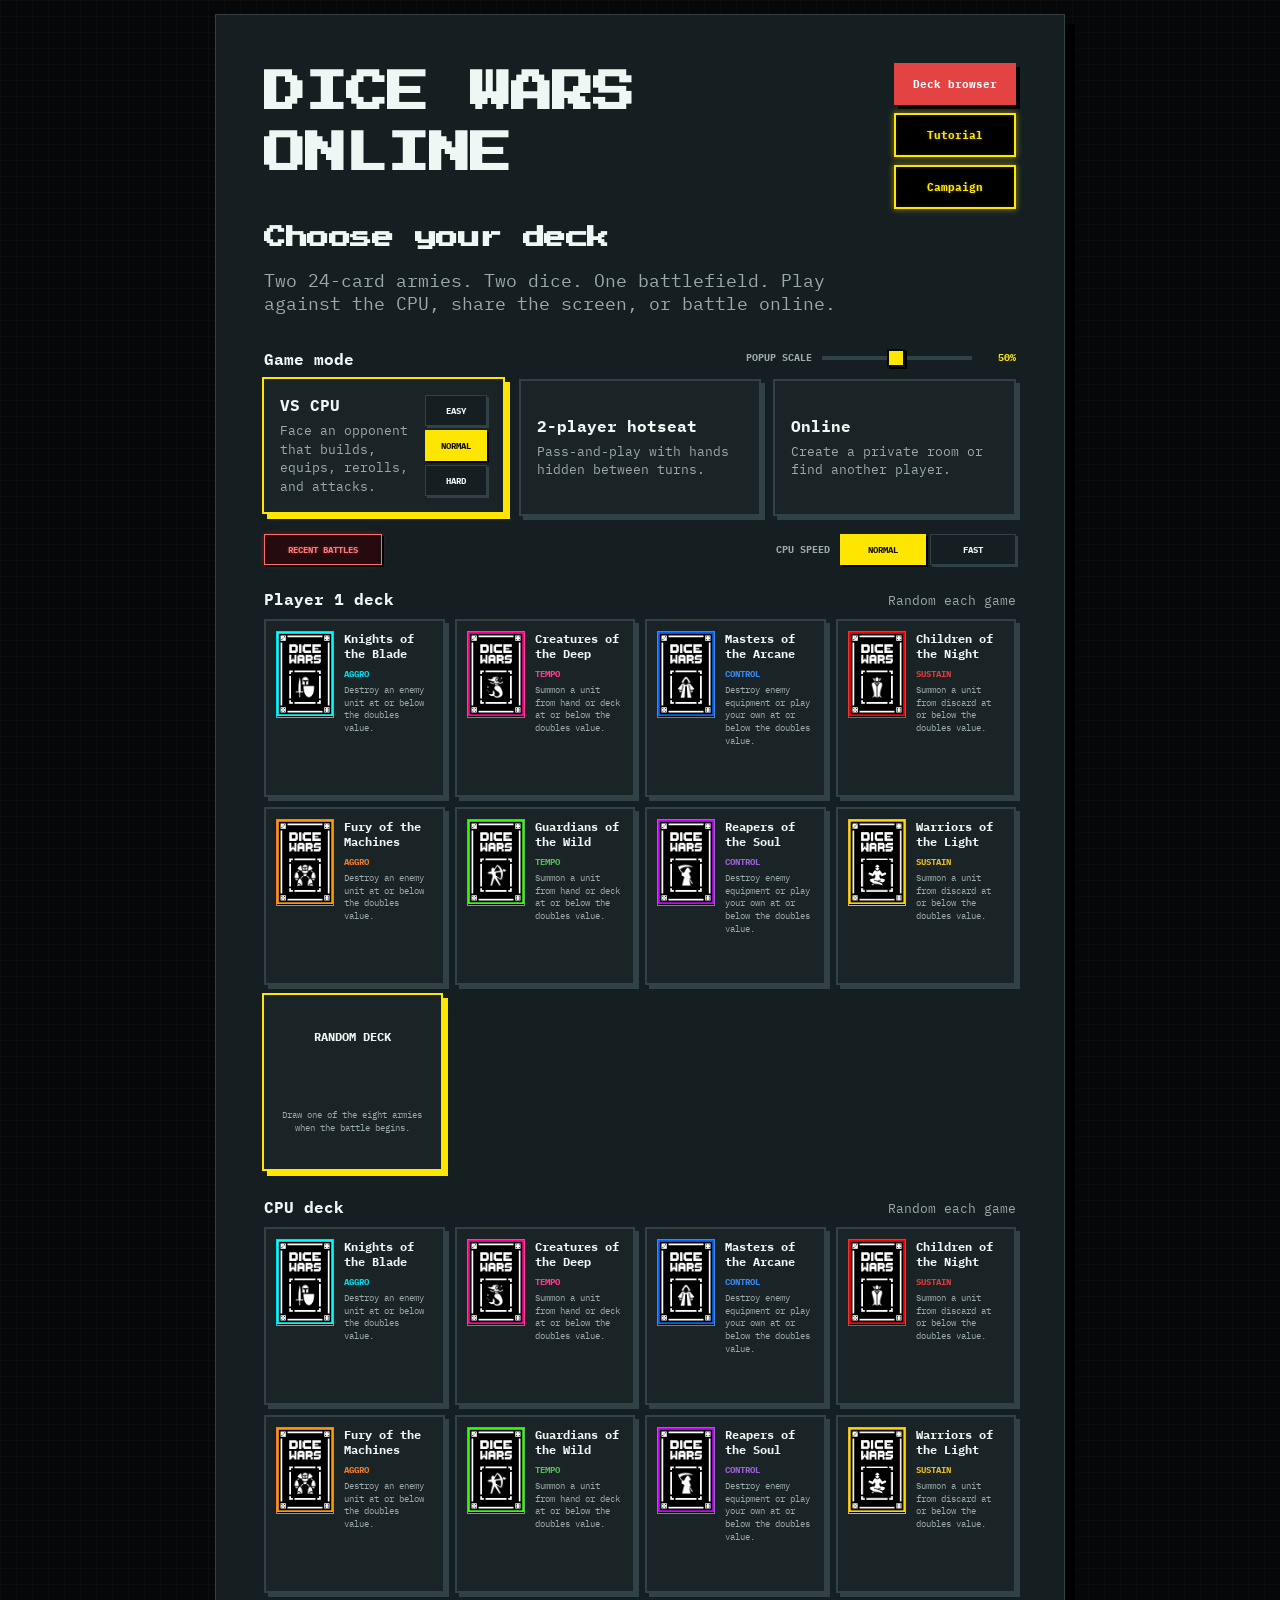
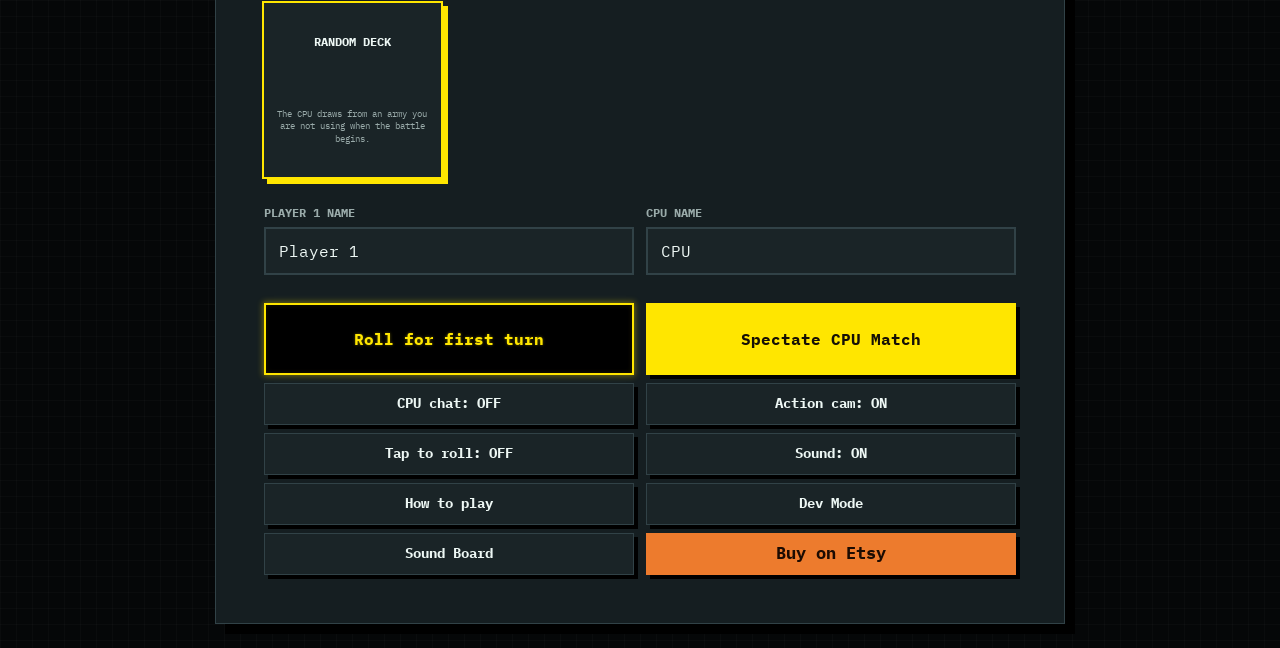
